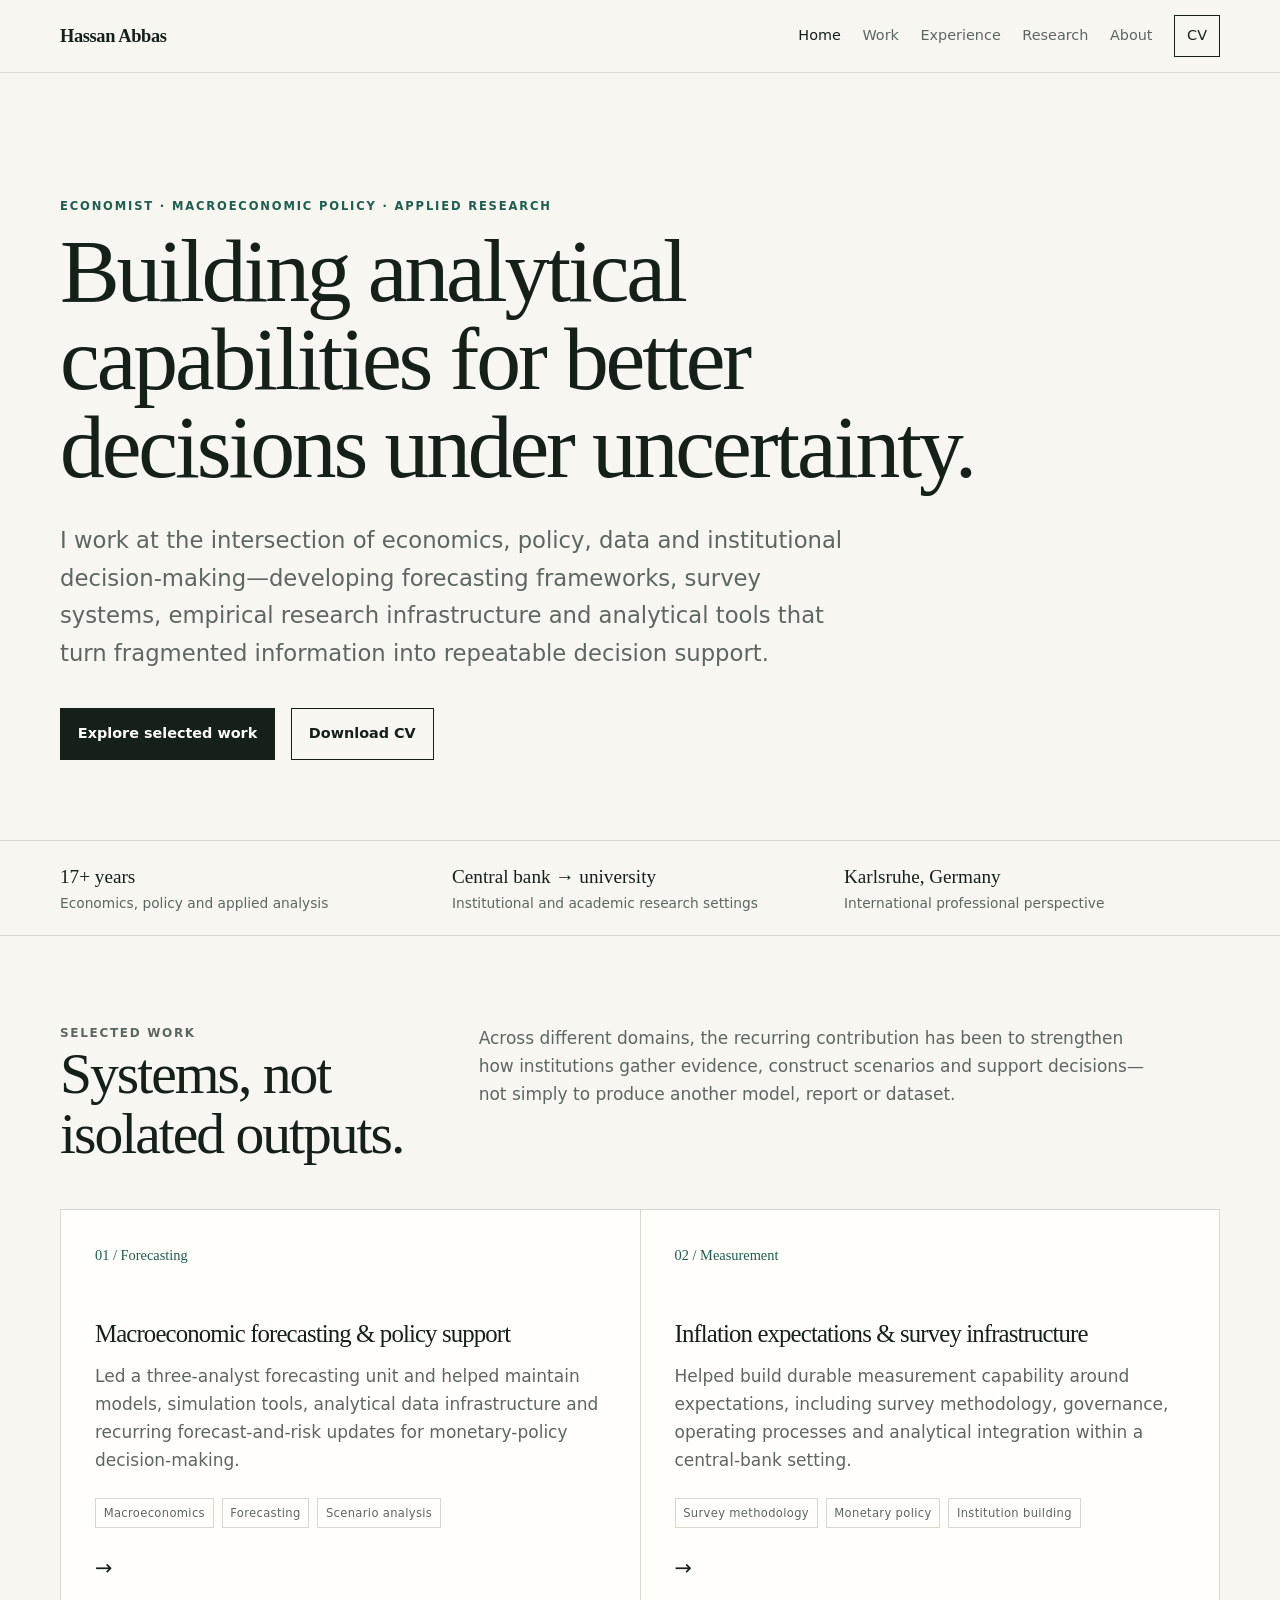
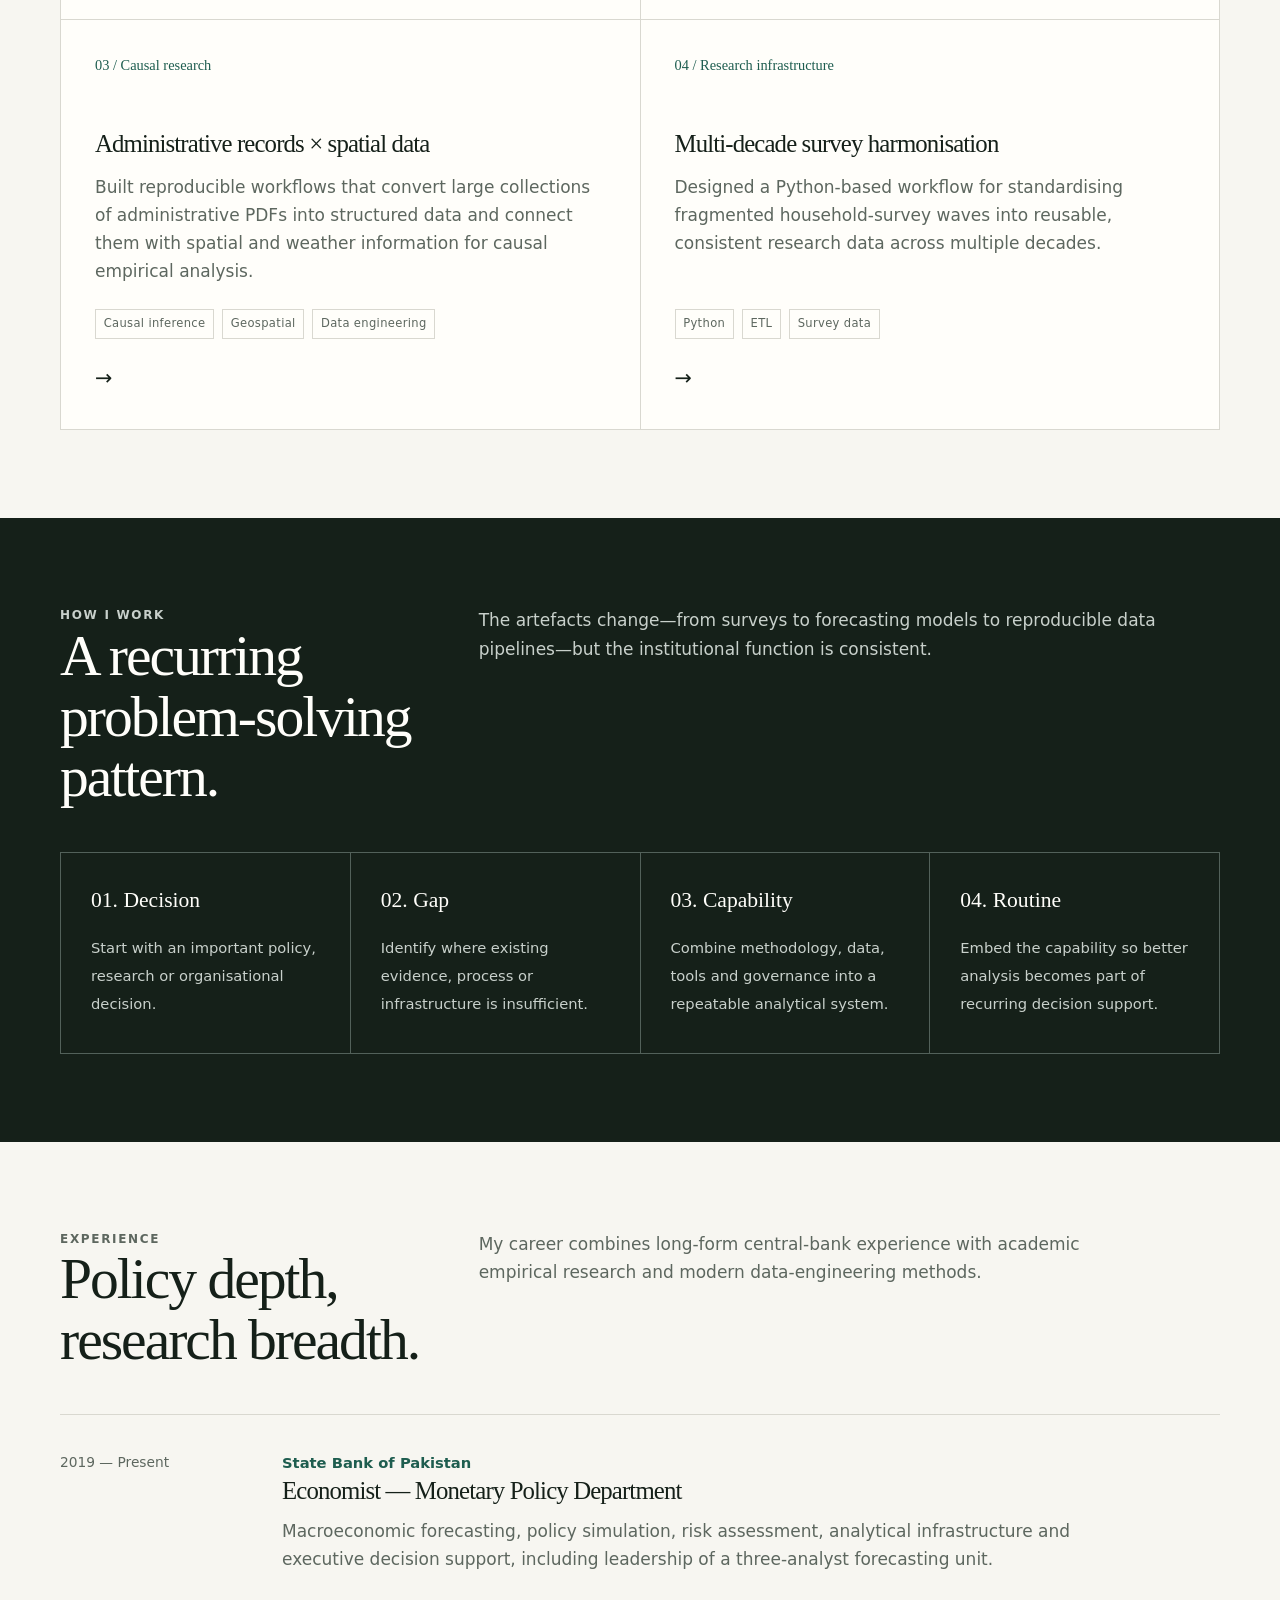
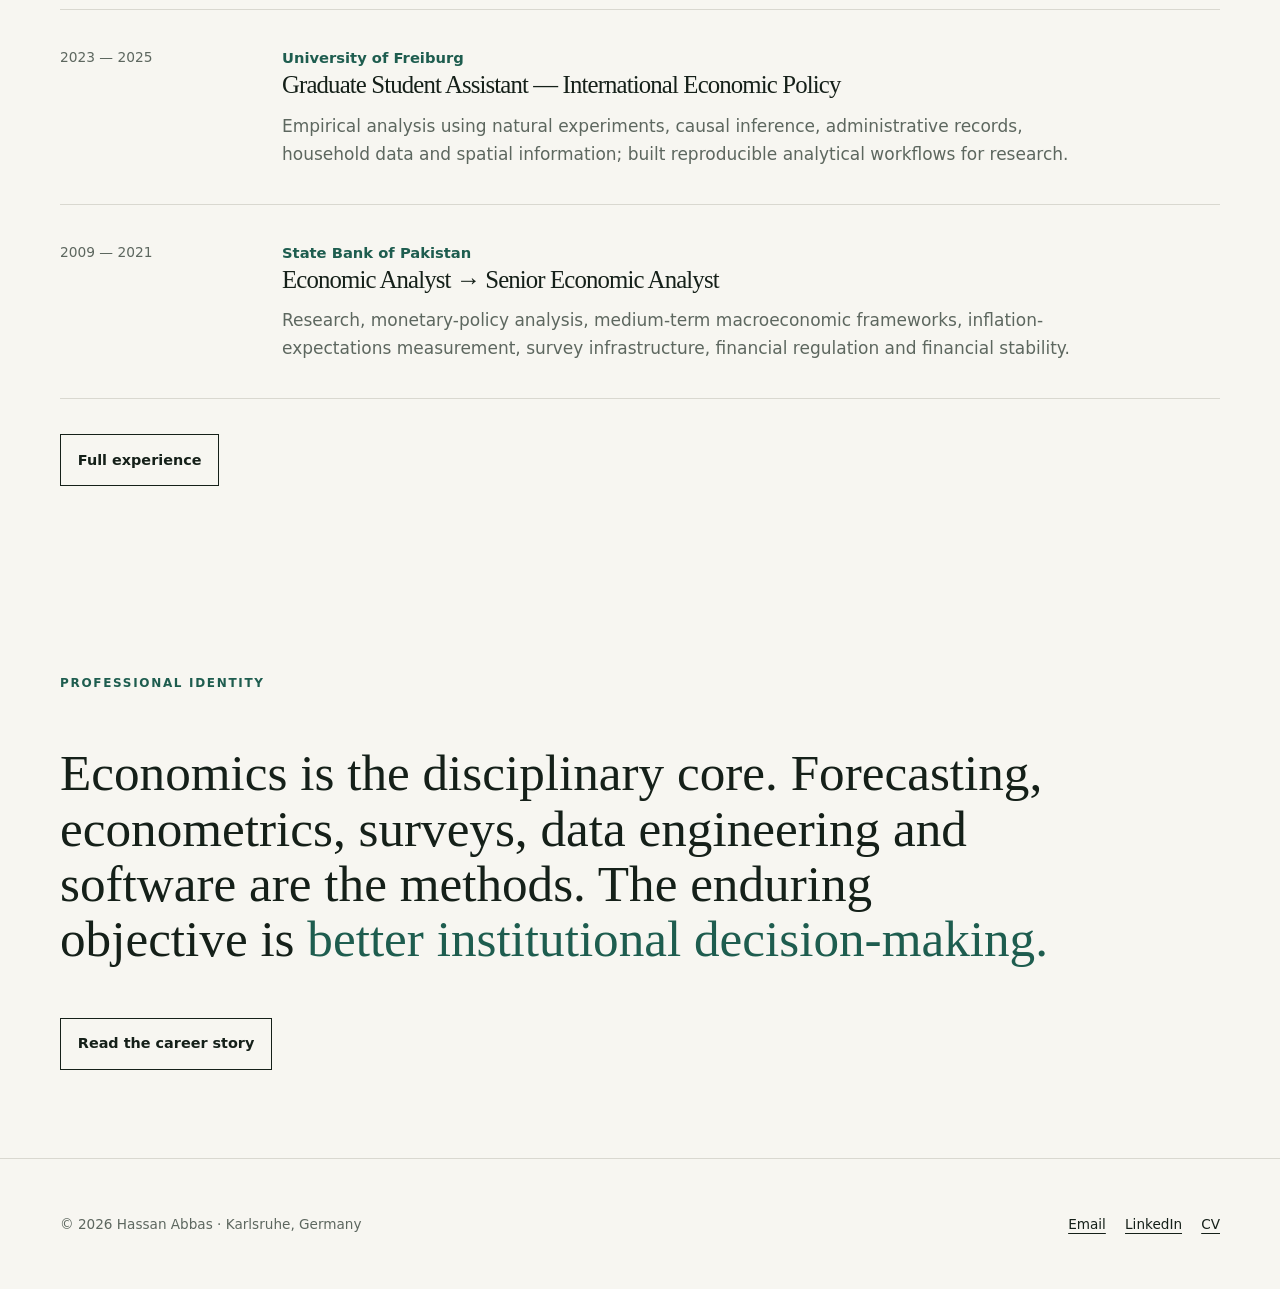
==== index.html @ 6c1988a5 "Initial portfolio website" ====
<!doctype html>
<html lang="en"><head><meta charset="utf-8"><meta name="viewport" content="width=device-width,initial-scale=1"><meta name="description" content="Hassan Abbas — economist working across macroeconomic policy, forecasting, applied research and analytical systems."><title>Hassan Abbas — Economist | Policy, Forecasting & Applied Research</title><link rel="stylesheet" href="assets/styles.css"></head>
<body><a class="skip" href="#main">Skip to content</a>
<header><div class="wrap nav"><a class="brand" href="index.html">Hassan Abbas</a><button class="menu" aria-label="Toggle navigation" aria-expanded="false">☰</button><nav class="navlinks" aria-label="Primary"><a class="active" href="index.html">Home</a><a href="work.html">Work</a><a href="experience.html">Experience</a><a href="research.html">Research</a><a href="about.html">About</a><a class="cvlink" href="cv.html">CV</a></nav></div></header>
<main id="main">
<section class="hero"><div class="wrap"><p class="eyebrow">Economist · Macroeconomic policy · Applied research</p><h1>Building analytical capabilities for better decisions under uncertainty.</h1><p class="lede">I work at the intersection of economics, policy, data and institutional decision-making—developing forecasting frameworks, survey systems, empirical research infrastructure and analytical tools that turn fragmented information into repeatable decision support.</p><div class="actions"><a class="btn primary" href="work.html">Explore selected work</a><a class="btn" href="cv/Hassan-Abbas-CV.pdf">Download CV</a></div></div></section>
<div class="meta-strip"><div class="wrap meta-grid"><div class="meta-item"><strong>17+ years</strong>Economics, policy and applied analysis</div><div class="meta-item"><strong>Central bank → university</strong>Institutional and academic research settings</div><div class="meta-item"><strong>Karlsruhe, Germany</strong>International professional perspective</div></div></div>
<section class="reveal"><div class="wrap"><div class="section-head"><div><p class="kicker">Selected work</p><h2>Systems, not isolated outputs.</h2></div><p>Across different domains, the recurring contribution has been to strengthen how institutions gather evidence, construct scenarios and support decisions—not simply to produce another model, report or dataset.</p></div><div class="work-grid">
<article class="work-card"><div class="num">01 / Forecasting</div><h3>Macroeconomic forecasting & policy support</h3><p>Led a three-analyst forecasting unit and helped maintain models, simulation tools, analytical data infrastructure and recurring forecast-and-risk updates for monetary-policy decision-making.</p><div class="tags"><span class="tag">Macroeconomics</span><span class="tag">Forecasting</span><span class="tag">Scenario analysis</span></div><a class="arrow" href="work.html#forecasting" aria-label="Read forecasting case study">→</a></article>
<article class="work-card"><div class="num">02 / Measurement</div><h3>Inflation expectations & survey infrastructure</h3><p>Helped build durable measurement capability around expectations, including survey methodology, governance, operating processes and analytical integration within a central-bank setting.</p><div class="tags"><span class="tag">Survey methodology</span><span class="tag">Monetary policy</span><span class="tag">Institution building</span></div><a class="arrow" href="work.html#expectations" aria-label="Read expectations case study">→</a></article>
<article class="work-card"><div class="num">03 / Causal research</div><h3>Administrative records × spatial data</h3><p>Built reproducible workflows that convert large collections of administrative PDFs into structured data and connect them with spatial and weather information for causal empirical analysis.</p><div class="tags"><span class="tag">Causal inference</span><span class="tag">Geospatial</span><span class="tag">Data engineering</span></div><a class="arrow" href="work.html#freiburg" aria-label="Read Freiburg case study">→</a></article>
<article class="work-card"><div class="num">04 / Research infrastructure</div><h3>Multi-decade survey harmonisation</h3><p>Designed a Python-based workflow for standardising fragmented household-survey waves into reusable, consistent research data across multiple decades.</p><div class="tags"><span class="tag">Python</span><span class="tag">ETL</span><span class="tag">Survey data</span></div><a class="arrow" href="work.html#pslm" aria-label="Read survey harmonisation case study">→</a></article>
</div></div></section>
<section class="statement reveal"><div class="wrap"><div class="section-head"><div><p class="kicker">How I work</p><h2>A recurring problem-solving pattern.</h2></div><p>The artefacts change—from surveys to forecasting models to reproducible data pipelines—but the institutional function is consistent.</p></div><div class="statement-flow"><div class="flow-step"><b>01. Decision</b><span>Start with an important policy, research or organisational decision.</span></div><div class="flow-step"><b>02. Gap</b><span>Identify where existing evidence, process or infrastructure is insufficient.</span></div><div class="flow-step"><b>03. Capability</b><span>Combine methodology, data, tools and governance into a repeatable analytical system.</span></div><div class="flow-step"><b>04. Routine</b><span>Embed the capability so better analysis becomes part of recurring decision support.</span></div></div></div></section>
<section class="reveal"><div class="wrap"><div class="section-head"><div><p class="kicker">Experience</p><h2>Policy depth, research breadth.</h2></div><p>My career combines long-form central-bank experience with academic empirical research and modern data-engineering methods.</p></div><div class="timeline"><article class="role"><time>2019 — Present</time><div><div class="org">State Bank of Pakistan</div><h3>Economist — Monetary Policy Department</h3><p>Macroeconomic forecasting, policy simulation, risk assessment, analytical infrastructure and executive decision support, including leadership of a three-analyst forecasting unit.</p></div></article><article class="role"><time>2023 — 2025</time><div><div class="org">University of Freiburg</div><h3>Graduate Student Assistant — International Economic Policy</h3><p>Empirical analysis using natural experiments, causal inference, administrative records, household data and spatial information; built reproducible analytical workflows for research.</p></div></article><article class="role"><time>2009 — 2021</time><div><div class="org">State Bank of Pakistan</div><h3>Economic Analyst → Senior Economic Analyst</h3><p>Research, monetary-policy analysis, medium-term macroeconomic frameworks, inflation-expectations measurement, survey infrastructure, financial regulation and financial stability.</p></div></article></div><div class="actions"><a class="btn" href="experience.html">Full experience</a></div></div></section>
<section class="reveal"><div class="wrap"><p class="kicker">Professional identity</p><p class="quote">Economics is the disciplinary core. Forecasting, econometrics, surveys, data engineering and software are the methods. The enduring objective is <em>better institutional decision-making.</em></p><div class="actions"><a class="btn" href="about.html">Read the career story</a></div></div></section>
</main>
<footer><div class="wrap footer-grid"><p>© 2026 Hassan Abbas · Karlsruhe, Germany</p><div class="footer-links"><a href="mailto:hassanabbas.baig@gmail.com">Email</a><a href="https://linkedin.com/in/has-san-ab-bas">LinkedIn</a><a href="cv/Hassan-Abbas-CV.pdf">CV</a></div></div></footer><script src="assets/site.js"></script></body></html>
---- assets/styles.css ----
:root {
  --ink: #152019;
  --muted: #5d675f;
  --paper: #f7f6f1;
  --white: #fffefa;
  --line: #d9d8d0;
  --accent: #1e5d4f;
  --accent-soft: #dce9e4;
  --serif: Georgia, 'Times New Roman', serif;
  --sans: Inter, ui-sans-serif, system-ui, -apple-system, BlinkMacSystemFont, 'Segoe UI', sans-serif;
  --max: 1160px;
}
*{box-sizing:border-box}
html{scroll-behavior:smooth}
body{margin:0;background:var(--paper);color:var(--ink);font-family:var(--sans);font-size:17px;line-height:1.65;-webkit-font-smoothing:antialiased}
a{color:inherit;text-decoration-thickness:1px;text-underline-offset:4px}
a:hover{color:var(--accent)}
img{max-width:100%}
.skip{position:absolute;left:-9999px}.skip:focus{left:1rem;top:1rem;background:var(--white);padding:.6rem 1rem;z-index:100}
.wrap{width:min(calc(100% - 40px),var(--max));margin:auto}
header{position:sticky;top:0;z-index:50;background:rgba(247,246,241,.94);backdrop-filter:blur(10px);border-bottom:1px solid rgba(217,216,208,.85)}
.nav{height:72px;display:flex;align-items:center;justify-content:space-between;gap:2rem}
.brand{font-family:var(--serif);font-weight:700;letter-spacing:-.02em;text-decoration:none;font-size:1.15rem}
.navlinks{display:flex;align-items:center;gap:1.35rem;font-size:.9rem}.navlinks a{text-decoration:none;color:var(--muted)}.navlinks a.active,.navlinks a:hover{color:var(--ink)}
.navlinks .cvlink{padding:.48rem .75rem;border:1px solid var(--ink);color:var(--ink)}
.menu{display:none;border:0;background:transparent;font-size:1.4rem}
.hero{padding:112px 0 80px}.eyebrow{text-transform:uppercase;letter-spacing:.16em;font-size:.72rem;font-weight:700;color:var(--accent)}
h1,h2,h3{font-family:var(--serif);font-weight:500;letter-spacing:-.035em;margin:0}
h1{font-size:clamp(3.2rem,7vw,6.6rem);line-height:.98;max-width:980px}h2{font-size:clamp(2.25rem,4.5vw,4rem);line-height:1.05}h3{font-size:1.55rem;line-height:1.18}
.lede{max-width:800px;font-size:clamp(1.15rem,2vw,1.42rem);color:var(--muted);margin:2rem 0 0}.actions{display:flex;gap:1rem;flex-wrap:wrap;margin-top:2.2rem}.btn{display:inline-block;text-decoration:none;padding:.82rem 1.05rem;border:1px solid var(--ink);font-size:.9rem;font-weight:650}.btn.primary{background:var(--ink);color:var(--white)}.btn:hover{transform:translateY(-1px)}
.meta-strip{border-top:1px solid var(--line);border-bottom:1px solid var(--line);padding:20px 0}.meta-grid{display:grid;grid-template-columns:repeat(3,1fr);gap:1rem}.meta-item{font-size:.86rem;color:var(--muted)}.meta-item strong{display:block;color:var(--ink);font-family:var(--serif);font-size:1.2rem;font-weight:500}
section{padding:88px 0}.section-head{display:grid;grid-template-columns:1fr 2fr;gap:3rem;margin-bottom:44px}.section-head p{margin:0;color:var(--muted);max-width:680px}.kicker{font-size:.75rem;text-transform:uppercase;letter-spacing:.14em;font-weight:700;color:var(--accent);margin-bottom:.7rem}
.work-grid{display:grid;grid-template-columns:repeat(2,1fr);gap:1px;background:var(--line);border:1px solid var(--line)}.work-card{background:var(--white);padding:34px;min-height:310px;display:flex;flex-direction:column}.work-card .num{font-family:var(--serif);font-size:.9rem;color:var(--accent);margin-bottom:3.2rem}.work-card p{color:var(--muted);margin:.9rem 0 1.5rem}.tags{display:flex;gap:.5rem;flex-wrap:wrap;margin-top:auto}.tag{font-size:.72rem;letter-spacing:.03em;border:1px solid var(--line);padding:.28rem .48rem;color:var(--muted)}.arrow{font-size:1.3rem;text-decoration:none;margin-top:1.4rem;display:inline-block}
.statement{background:var(--ink);color:var(--white)}.statement .section-head p{color:#c8d0cb}.statement-flow{display:grid;grid-template-columns:repeat(4,1fr);gap:1px;background:#52615a;border:1px solid #52615a}.flow-step{background:var(--ink);padding:30px;min-height:200px}.flow-step b{font-family:var(--serif);font-weight:500;font-size:1.35rem;display:block;margin-bottom:.9rem}.flow-step span{color:#c8d0cb;font-size:.92rem}
.timeline{border-top:1px solid var(--line)}.role{display:grid;grid-template-columns:190px 1fr;gap:2rem;padding:36px 0;border-bottom:1px solid var(--line)}.role time{font-size:.86rem;color:var(--muted)}.role h3{margin-bottom:.35rem}.role .org{color:var(--accent);font-weight:650;font-size:.92rem}.role p{color:var(--muted);max-width:790px;margin:.75rem 0 0}
.expertise{display:grid;grid-template-columns:repeat(2,1fr);gap:1px;background:var(--line);border:1px solid var(--line)}.expertise article{background:var(--white);padding:34px}.expertise p{color:var(--muted);margin-bottom:0}
.quote{font-family:var(--serif);font-size:clamp(2rem,4vw,3.6rem);line-height:1.08;max-width:1000px}.quote em{color:var(--accent);font-style:normal}
.page-hero{padding:88px 0 58px;border-bottom:1px solid var(--line)}.page-hero h1{font-size:clamp(3rem,6vw,5.6rem)}.page-hero .lede{max-width:760px}
.case{padding:72px 0;border-bottom:1px solid var(--line)}.case-grid{display:grid;grid-template-columns:1fr 2fr;gap:4rem}.case aside{font-size:.85rem;color:var(--muted)}.case aside dl{margin:1.4rem 0 0}.case aside dt{text-transform:uppercase;letter-spacing:.1em;font-size:.68rem;color:var(--accent);font-weight:700;margin-top:1rem}.case aside dd{margin:.18rem 0}.case h2{font-size:clamp(2.1rem,4vw,3.3rem)}.case h4{font-family:var(--sans);font-size:.76rem;text-transform:uppercase;letter-spacing:.12em;color:var(--accent);margin:2.2rem 0 .6rem}.case p{max-width:760px;color:var(--muted)}.case .result{border-left:3px solid var(--accent);padding-left:1.1rem;color:var(--ink);font-size:1.08rem}
.about-grid{display:grid;grid-template-columns:1.15fr .85fr;gap:5rem}.about-grid p{color:var(--muted)}.matrix{border:1px solid var(--line);background:var(--white);padding:34px}.matrix-center{text-align:center;font-family:var(--serif);font-size:1.8rem;padding:36px 5px}.matrix-line{height:1px;background:var(--line)}.matrix-labels{display:grid;grid-template-columns:1fr 1fr;gap:1rem;font-size:.8rem;color:var(--muted);text-transform:uppercase;letter-spacing:.08em}.matrix-labels span:last-child{text-align:right}
.research-list{border-top:1px solid var(--line)}.research-item{display:grid;grid-template-columns:180px 1fr;gap:2rem;padding:32px 0;border-bottom:1px solid var(--line)}.research-item small{color:var(--accent);font-weight:700;text-transform:uppercase;letter-spacing:.09em}.research-item p{color:var(--muted);margin:.5rem 0 0}
.cv-layout{display:grid;grid-template-columns:1fr 320px;gap:5rem}.cv-summary{font-size:1.2rem;color:var(--muted)}.sidebar-card{border:1px solid var(--line);background:var(--white);padding:28px;position:sticky;top:100px}.sidebar-card p{color:var(--muted);font-size:.9rem}.compact-list{margin:0;padding-left:1.2rem;color:var(--muted)}
footer{padding:54px 0;border-top:1px solid var(--line)}.footer-grid{display:flex;justify-content:space-between;align-items:flex-end;gap:2rem}.footer-grid p{margin:0;color:var(--muted);font-size:.85rem}.footer-links{display:flex;gap:1.2rem;font-size:.85rem}
.reveal{opacity:0;transform:translateY(12px);transition:opacity .5s ease,transform .5s ease}.reveal.visible{opacity:1;transform:none}
@media(max-width:780px){.wrap{width:min(calc(100% - 28px),var(--max))}.menu{display:block}.navlinks{display:none;position:absolute;top:72px;left:0;right:0;background:var(--paper);padding:1rem 20px 1.4rem;border-bottom:1px solid var(--line);flex-direction:column;align-items:flex-start}.navlinks.open{display:flex}.hero{padding:72px 0 58px}.section-head,.case-grid,.about-grid,.cv-layout{grid-template-columns:1fr;gap:2rem}.work-grid,.expertise,.statement-flow{grid-template-columns:1fr}.meta-grid{grid-template-columns:1fr}.role,.research-item{grid-template-columns:1fr;gap:.5rem}.work-card{min-height:260px}.footer-grid{align-items:flex-start;flex-direction:column}.sidebar-card{position:static}}
@media(prefers-reduced-motion:reduce){html{scroll-behavior:auto}.reveal{opacity:1;transform:none;transition:none}}
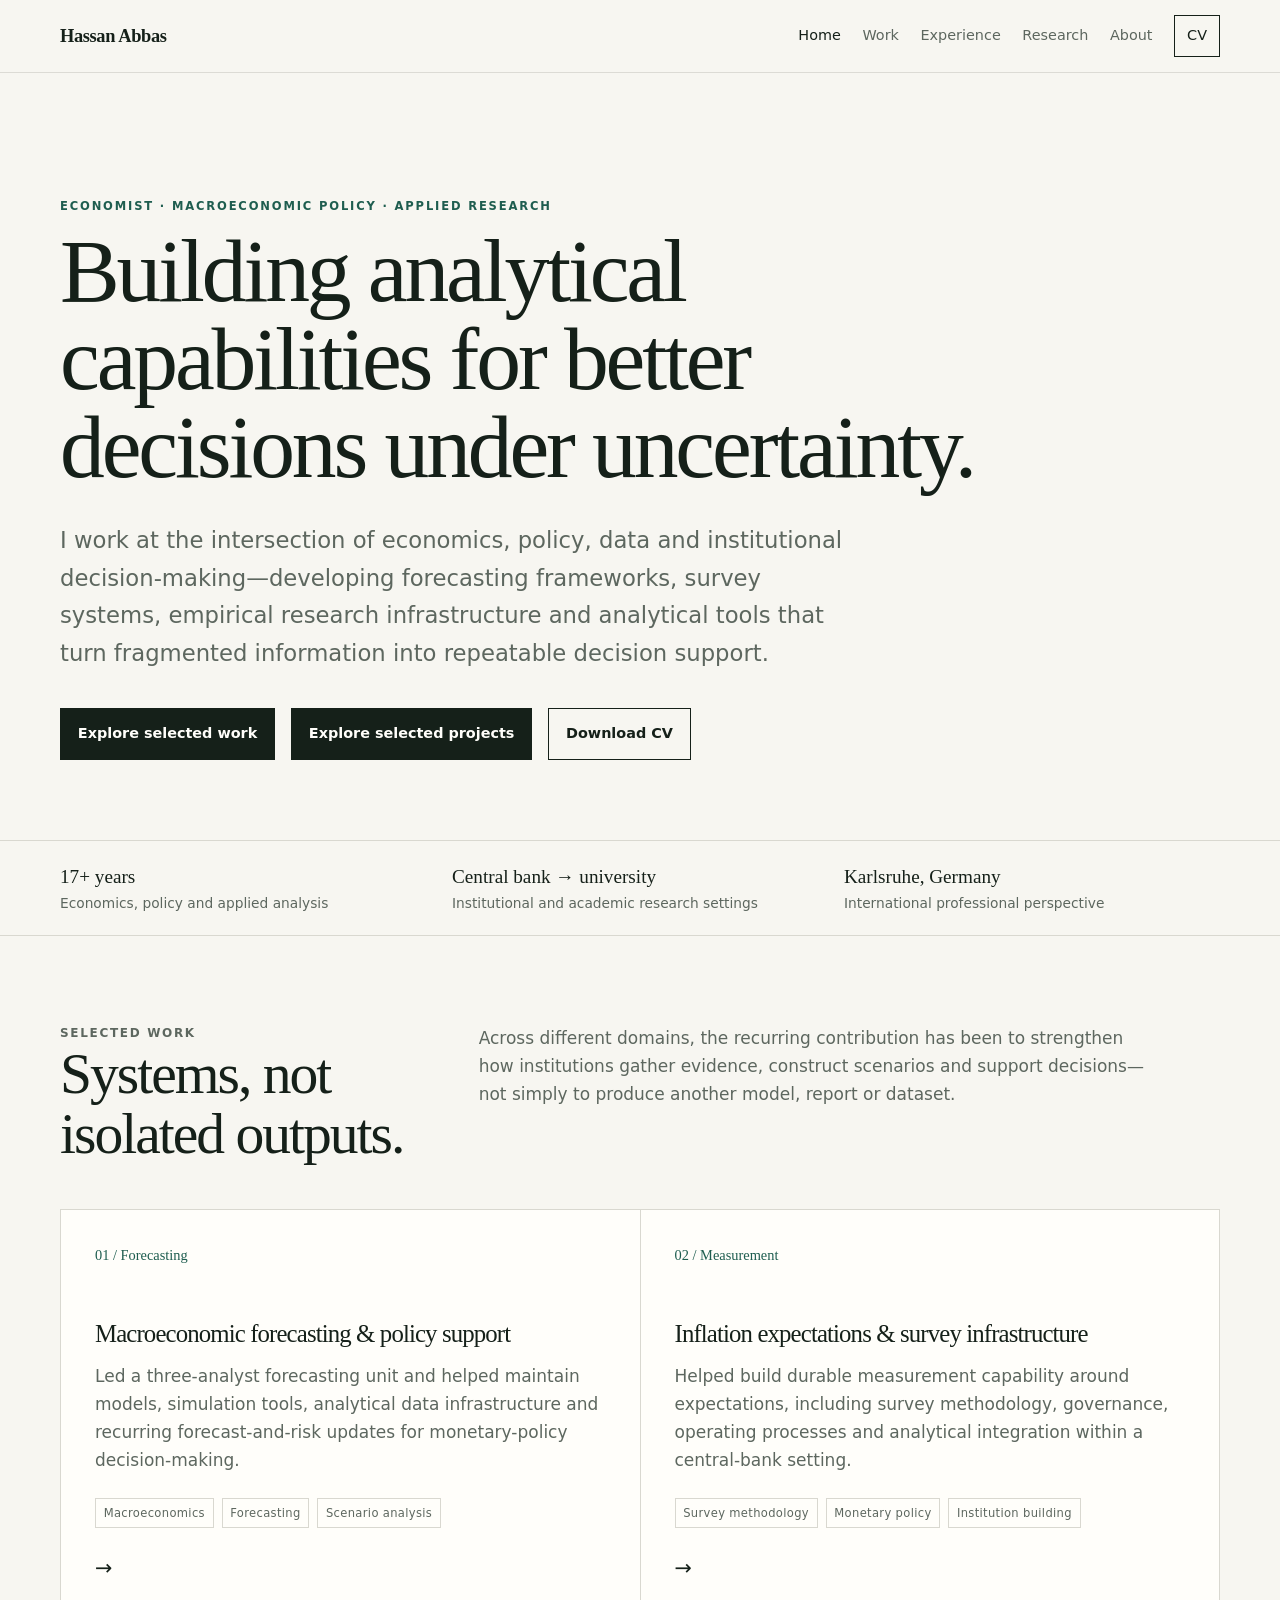
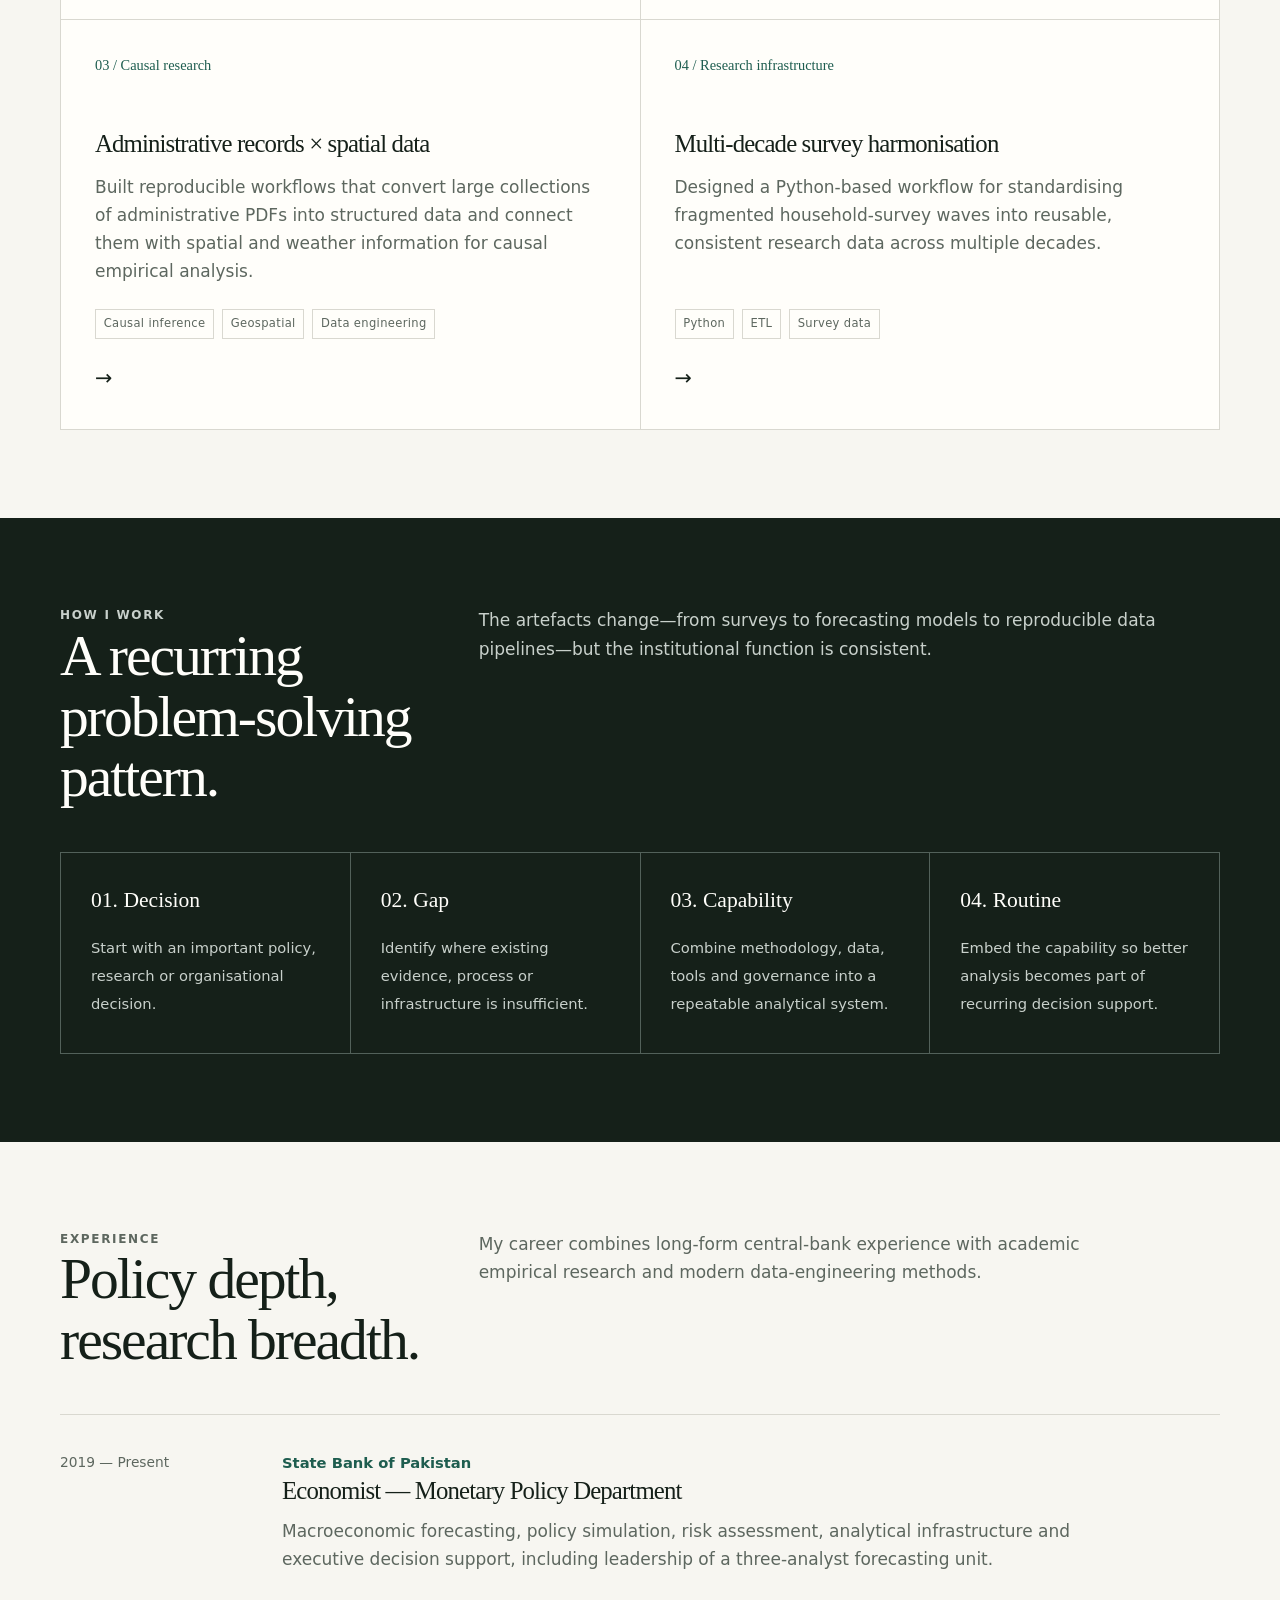
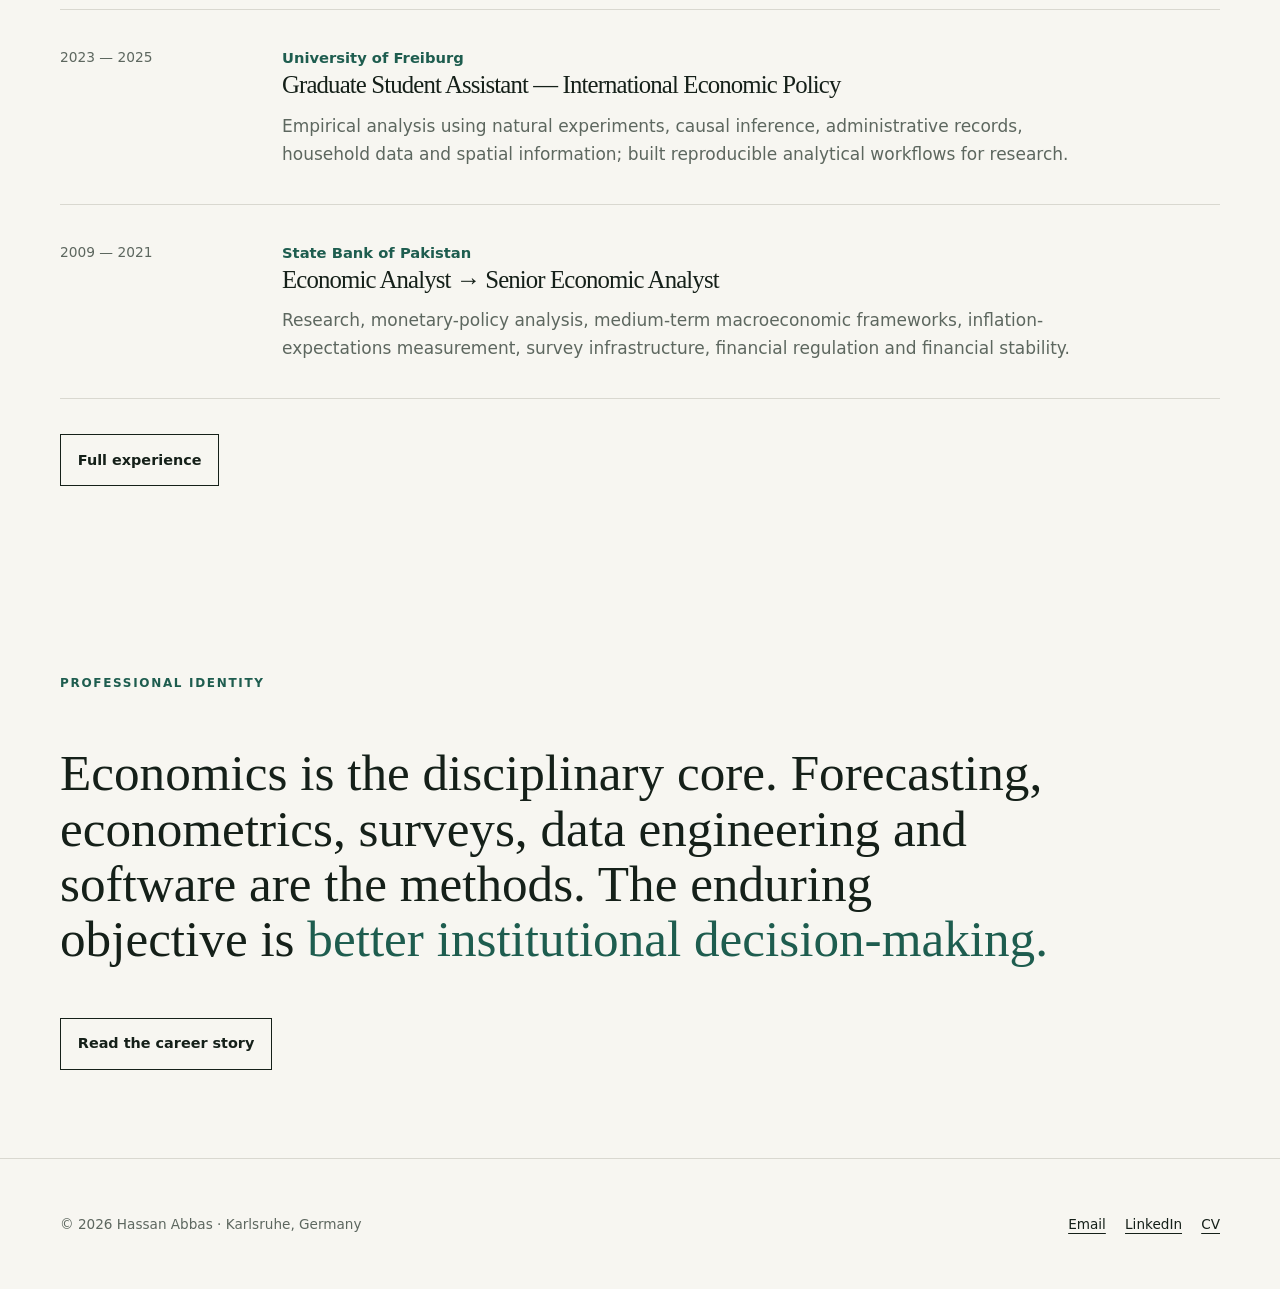
==== commit 762693da: "Add link to explore selected projects in hero section Updated the hero section to include a new butt" ====
--- a/index.html
+++ b/index.html
@@ -3,7 +3,7 @@
 <body><a class="skip" href="#main">Skip to content</a>
 <header><div class="wrap nav"><a class="brand" href="index.html">Hassan Abbas</a><button class="menu" aria-label="Toggle navigation" aria-expanded="false">☰</button><nav class="navlinks" aria-label="Primary"><a class="active" href="index.html">Home</a><a href="work.html">Work</a><a href="experience.html">Experience</a><a href="research.html">Research</a><a href="about.html">About</a><a class="cvlink" href="cv.html">CV</a></nav></div></header>
 <main id="main">
-<section class="hero"><div class="wrap"><p class="eyebrow">Economist · Macroeconomic policy · Applied research</p><h1>Building analytical capabilities for better decisions under uncertainty.</h1><p class="lede">I work at the intersection of economics, policy, data and institutional decision-making—developing forecasting frameworks, survey systems, empirical research infrastructure and analytical tools that turn fragmented information into repeatable decision support.</p><div class="actions"><a class="btn primary" href="work.html">Explore selected work</a><a class="btn" href="cv/Hassan-Abbas-CV.pdf">Download CV</a></div></div></section>
+<section class="hero"><div class="wrap"><p class="eyebrow">Economist · Macroeconomic policy · Applied research</p><h1>Building analytical capabilities for better decisions under uncertainty.</h1><p class="lede">I work at the intersection of economics, policy, data and institutional decision-making—developing forecasting frameworks, survey systems, empirical research infrastructure and analytical tools that turn fragmented information into repeatable decision support.</p><div class="actions"><a class="btn primary" href="work.html">Explore selected work</a><a class="btn primary" href="https://macroeconomics-workbench.hassanabbas-baig.workers.dev/">Explore selected projects</a><a class="btn" href="cv/Hassan-Abbas-CV.pdf">Download CV</a></div></div></section>
 <div class="meta-strip"><div class="wrap meta-grid"><div class="meta-item"><strong>17+ years</strong>Economics, policy and applied analysis</div><div class="meta-item"><strong>Central bank → university</strong>Institutional and academic research settings</div><div class="meta-item"><strong>Karlsruhe, Germany</strong>International professional perspective</div></div></div>
 <section class="reveal"><div class="wrap"><div class="section-head"><div><p class="kicker">Selected work</p><h2>Systems, not isolated outputs.</h2></div><p>Across different domains, the recurring contribution has been to strengthen how institutions gather evidence, construct scenarios and support decisions—not simply to produce another model, report or dataset.</p></div><div class="work-grid">
 <article class="work-card"><div class="num">01 / Forecasting</div><h3>Macroeconomic forecasting & policy support</h3><p>Led a three-analyst forecasting unit and helped maintain models, simulation tools, analytical data infrastructure and recurring forecast-and-risk updates for monetary-policy decision-making.</p><div class="tags"><span class="tag">Macroeconomics</span><span class="tag">Forecasting</span><span class="tag">Scenario analysis</span></div><a class="arrow" href="work.html#forecasting" aria-label="Read forecasting case study">→</a></article>
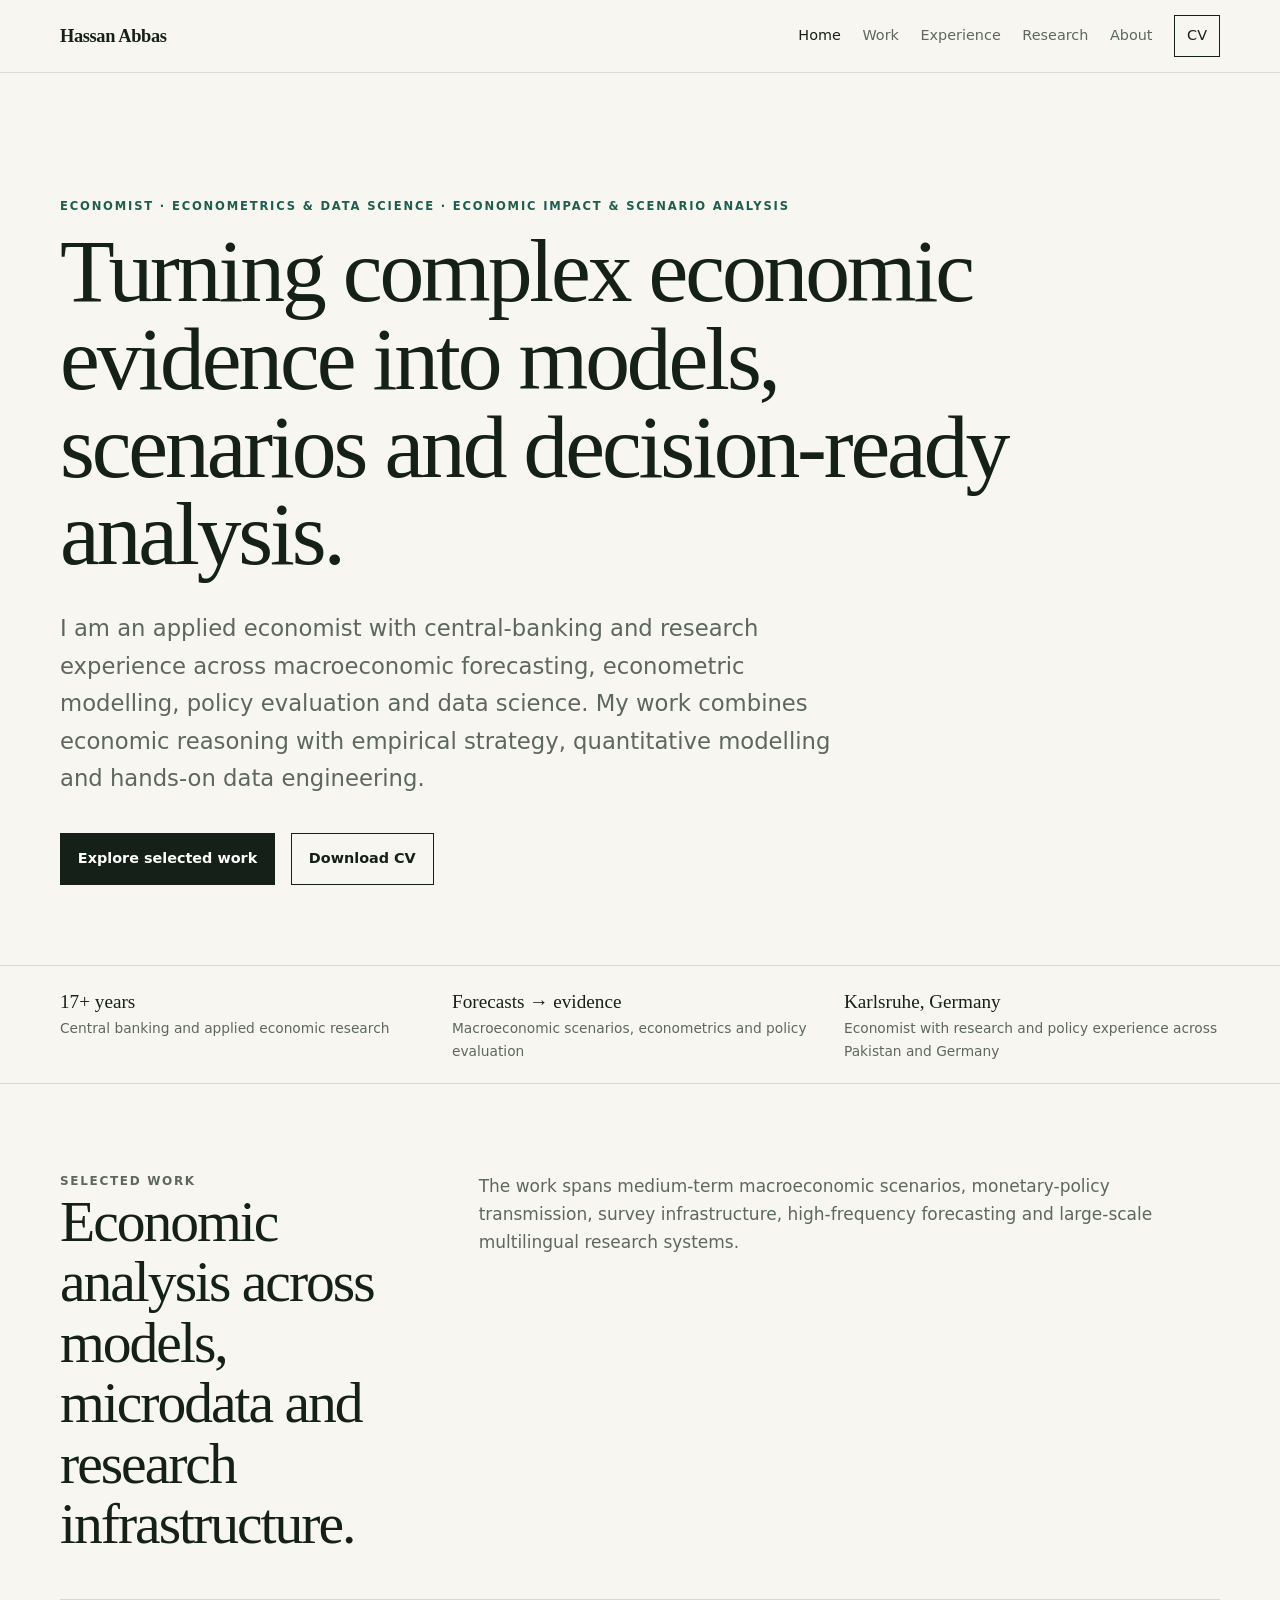
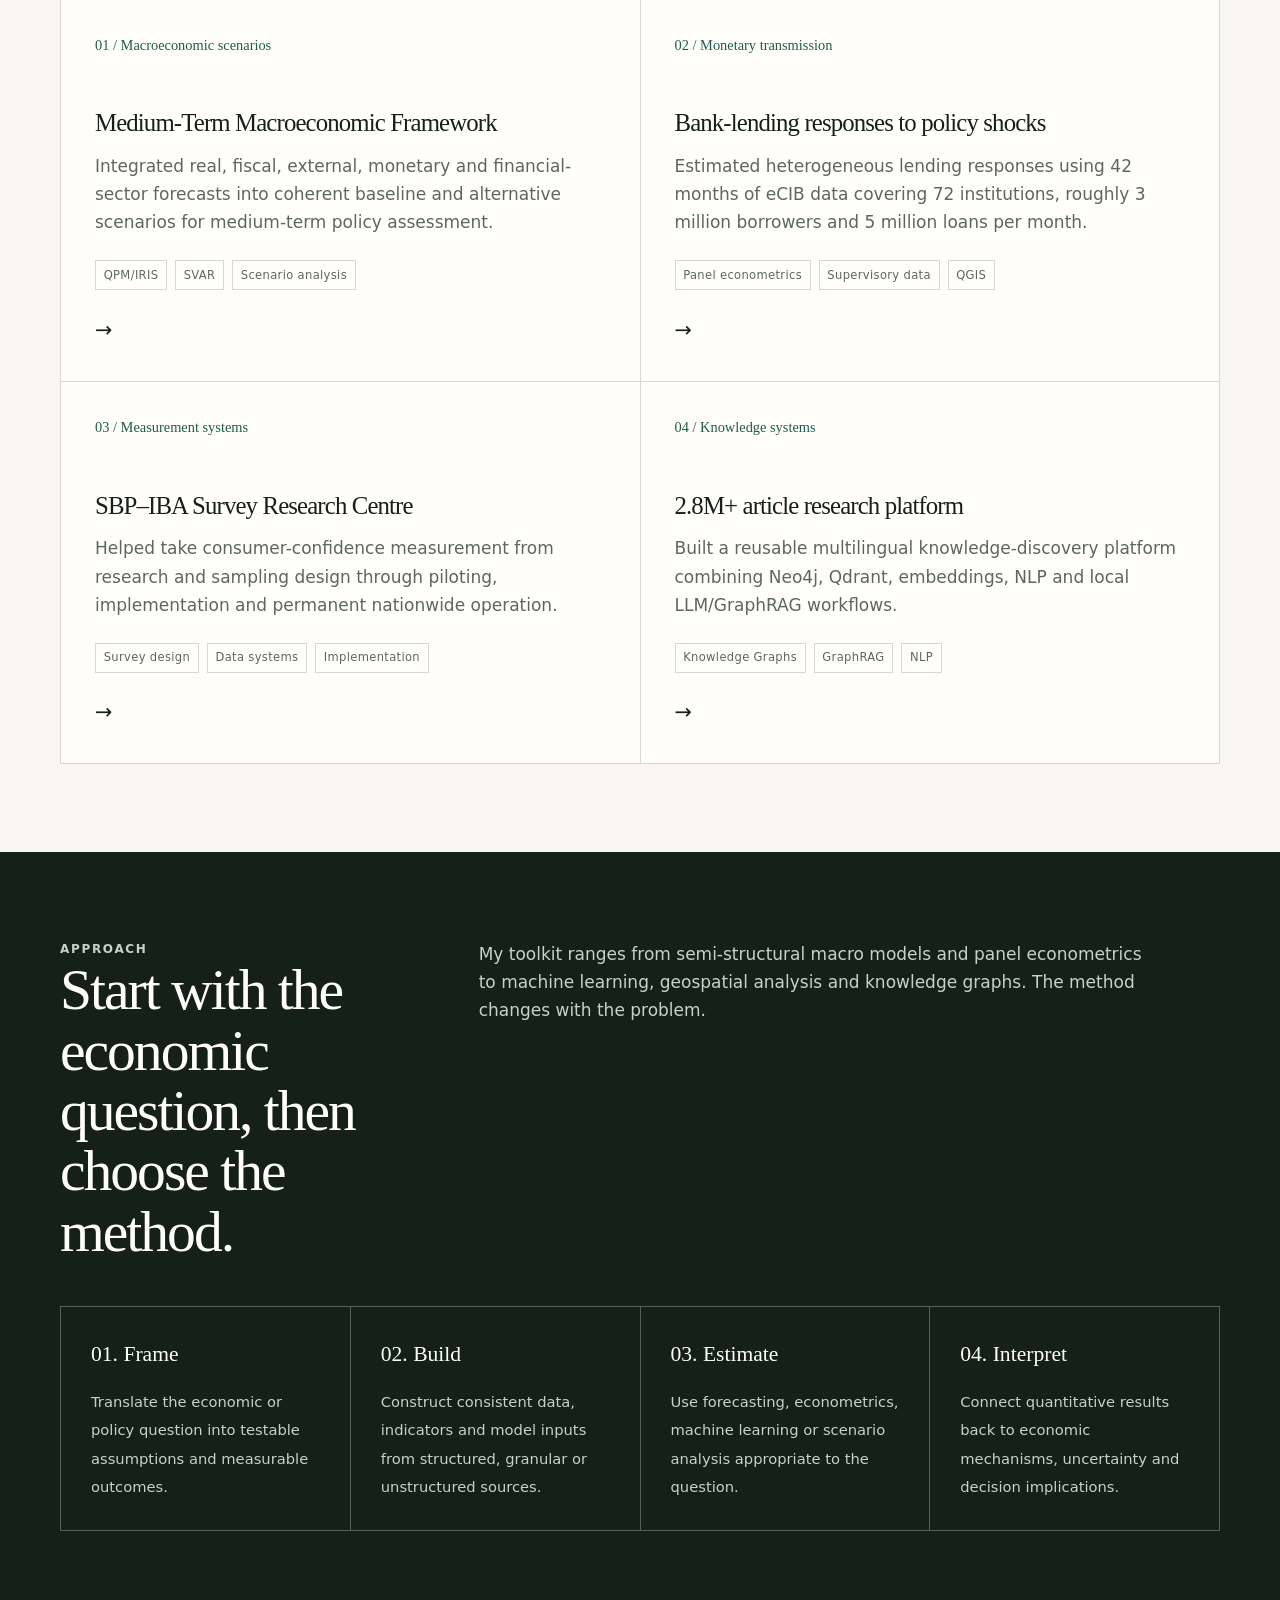
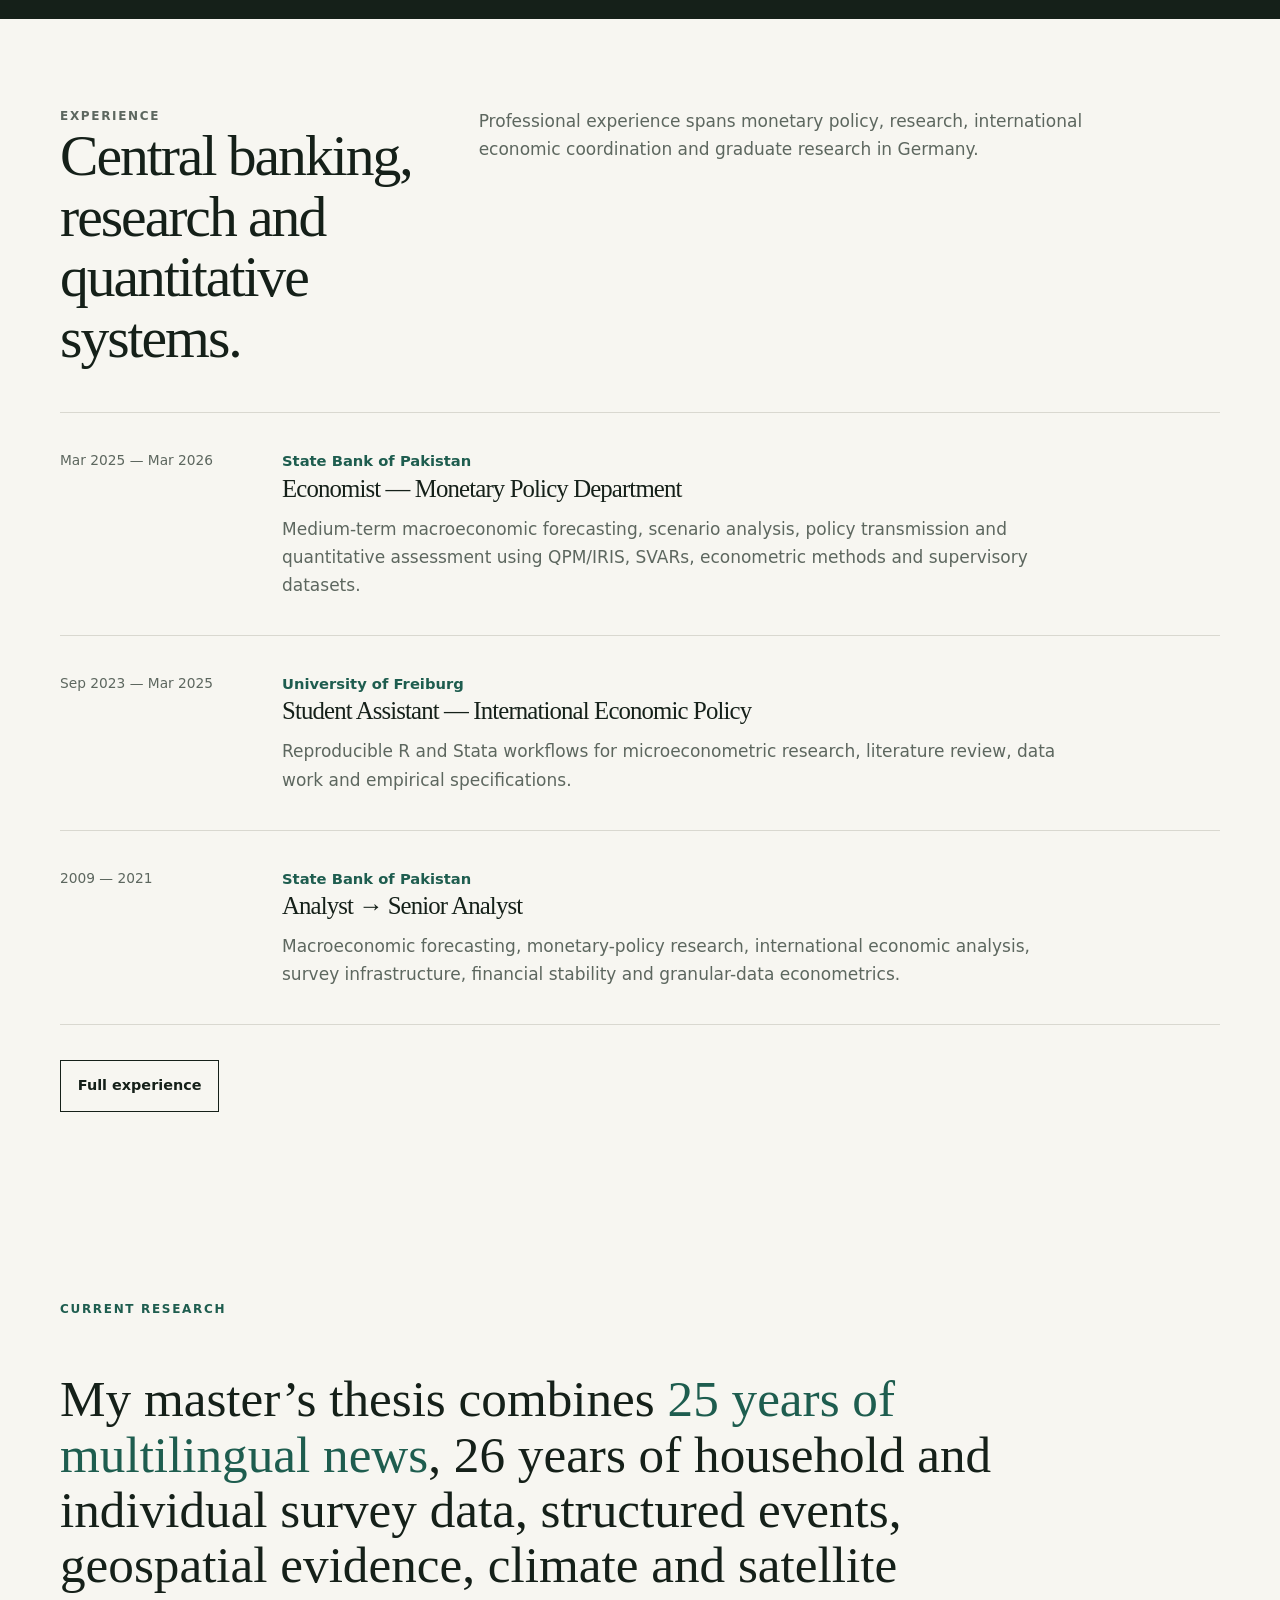
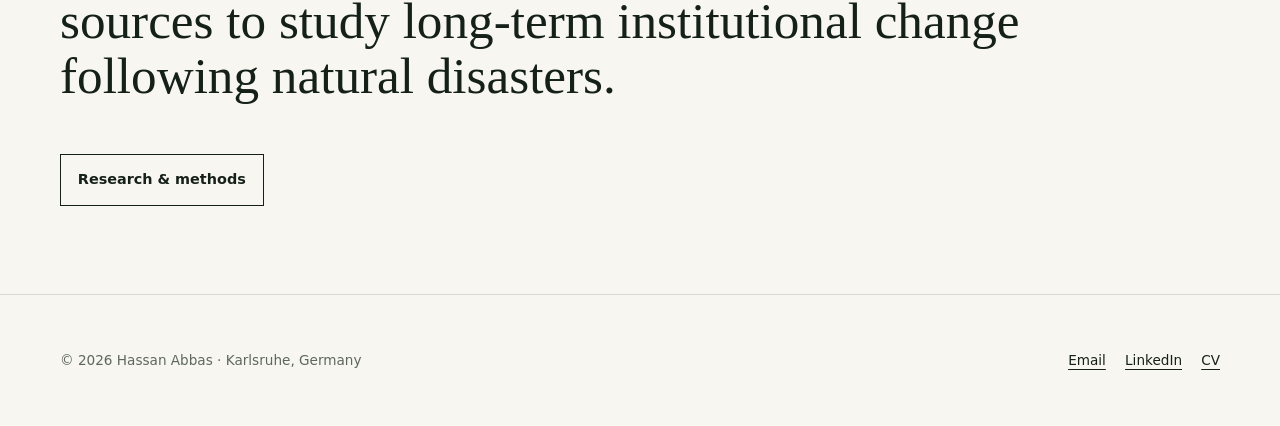
==== commit 4b7a8824: "Align portfolio with updated CV eg  "alilgned CV" b784fad :wqgit status" ====
--- a/index.html
+++ b/index.html
@@ -1,18 +1,18 @@
 <!doctype html>
-<html lang="en"><head><meta charset="utf-8"><meta name="viewport" content="width=device-width,initial-scale=1"><meta name="description" content="Hassan Abbas — economist working across macroeconomic policy, forecasting, applied research and analytical systems."><title>Hassan Abbas — Economist | Policy, Forecasting & Applied Research</title><link rel="stylesheet" href="assets/styles.css"></head>
+<html lang="en"><head><meta charset="utf-8"><meta name="viewport" content="width=device-width,initial-scale=1"><meta name="description" content="Hassan Abbas — applied economist working across econometrics, macroeconomic forecasting, scenario analysis, data science and policy evaluation."><title>Hassan Abbas — Economist | Econometrics, Data Science & Scenario Analysis</title><link rel="stylesheet" href="assets/styles.css"></head>
 <body><a class="skip" href="#main">Skip to content</a>
 <header><div class="wrap nav"><a class="brand" href="index.html">Hassan Abbas</a><button class="menu" aria-label="Toggle navigation" aria-expanded="false">☰</button><nav class="navlinks" aria-label="Primary"><a class="active" href="index.html">Home</a><a href="work.html">Work</a><a href="experience.html">Experience</a><a href="research.html">Research</a><a href="about.html">About</a><a class="cvlink" href="cv.html">CV</a></nav></div></header>
 <main id="main">
-<section class="hero"><div class="wrap"><p class="eyebrow">Economist · Macroeconomic policy · Applied research</p><h1>Building analytical capabilities for better decisions under uncertainty.</h1><p class="lede">I work at the intersection of economics, policy, data and institutional decision-making—developing forecasting frameworks, survey systems, empirical research infrastructure and analytical tools that turn fragmented information into repeatable decision support.</p><div class="actions"><a class="btn primary" href="work.html">Explore selected work</a><a class="btn primary" href="https://macroeconomics-workbench.hassanabbas-baig.workers.dev/">Explore selected projects</a><a class="btn" href="cv/Hassan-Abbas-CV.pdf">Download CV</a></div></div></section>
-<div class="meta-strip"><div class="wrap meta-grid"><div class="meta-item"><strong>17+ years</strong>Economics, policy and applied analysis</div><div class="meta-item"><strong>Central bank → university</strong>Institutional and academic research settings</div><div class="meta-item"><strong>Karlsruhe, Germany</strong>International professional perspective</div></div></div>
-<section class="reveal"><div class="wrap"><div class="section-head"><div><p class="kicker">Selected work</p><h2>Systems, not isolated outputs.</h2></div><p>Across different domains, the recurring contribution has been to strengthen how institutions gather evidence, construct scenarios and support decisions—not simply to produce another model, report or dataset.</p></div><div class="work-grid">
-<article class="work-card"><div class="num">01 / Forecasting</div><h3>Macroeconomic forecasting & policy support</h3><p>Led a three-analyst forecasting unit and helped maintain models, simulation tools, analytical data infrastructure and recurring forecast-and-risk updates for monetary-policy decision-making.</p><div class="tags"><span class="tag">Macroeconomics</span><span class="tag">Forecasting</span><span class="tag">Scenario analysis</span></div><a class="arrow" href="work.html#forecasting" aria-label="Read forecasting case study">→</a></article>
-<article class="work-card"><div class="num">02 / Measurement</div><h3>Inflation expectations & survey infrastructure</h3><p>Helped build durable measurement capability around expectations, including survey methodology, governance, operating processes and analytical integration within a central-bank setting.</p><div class="tags"><span class="tag">Survey methodology</span><span class="tag">Monetary policy</span><span class="tag">Institution building</span></div><a class="arrow" href="work.html#expectations" aria-label="Read expectations case study">→</a></article>
-<article class="work-card"><div class="num">03 / Causal research</div><h3>Administrative records × spatial data</h3><p>Built reproducible workflows that convert large collections of administrative PDFs into structured data and connect them with spatial and weather information for causal empirical analysis.</p><div class="tags"><span class="tag">Causal inference</span><span class="tag">Geospatial</span><span class="tag">Data engineering</span></div><a class="arrow" href="work.html#freiburg" aria-label="Read Freiburg case study">→</a></article>
-<article class="work-card"><div class="num">04 / Research infrastructure</div><h3>Multi-decade survey harmonisation</h3><p>Designed a Python-based workflow for standardising fragmented household-survey waves into reusable, consistent research data across multiple decades.</p><div class="tags"><span class="tag">Python</span><span class="tag">ETL</span><span class="tag">Survey data</span></div><a class="arrow" href="work.html#pslm" aria-label="Read survey harmonisation case study">→</a></article>
+<section class="hero"><div class="wrap"><p class="eyebrow">Economist · Econometrics & data science · Economic impact & scenario analysis</p><h1>Turning complex economic evidence into models, scenarios and decision-ready analysis.</h1><p class="lede">I am an applied economist with central-banking and research experience across macroeconomic forecasting, econometric modelling, policy evaluation and data science. My work combines economic reasoning with empirical strategy, quantitative modelling and hands-on data engineering.</p><div class="actions"><a class="btn primary" href="work.html">Explore selected work</a><a class="btn" href="cv/Hassan-Abbas-CV.pdf">Download CV</a></div></div></section>
+<div class="meta-strip"><div class="wrap meta-grid"><div class="meta-item"><strong>17+ years</strong>Central banking and applied economic research</div><div class="meta-item"><strong>Forecasts → evidence</strong>Macroeconomic scenarios, econometrics and policy evaluation</div><div class="meta-item"><strong>Karlsruhe, Germany</strong>Economist with research and policy experience across Pakistan and Germany</div></div></div>
+<section class="reveal"><div class="wrap"><div class="section-head"><div><p class="kicker">Selected work</p><h2>Economic analysis across models, microdata and research infrastructure.</h2></div><p>The work spans medium-term macroeconomic scenarios, monetary-policy transmission, survey infrastructure, high-frequency forecasting and large-scale multilingual research systems.</p></div><div class="work-grid">
+<article class="work-card"><div class="num">01 / Macroeconomic scenarios</div><h3>Medium-Term Macroeconomic Framework</h3><p>Integrated real, fiscal, external, monetary and financial-sector forecasts into coherent baseline and alternative scenarios for medium-term policy assessment.</p><div class="tags"><span class="tag">QPM/IRIS</span><span class="tag">SVAR</span><span class="tag">Scenario analysis</span></div><a class="arrow" href="work.html#framework" aria-label="Read macroeconomic framework case study">→</a></article>
+<article class="work-card"><div class="num">02 / Monetary transmission</div><h3>Bank-lending responses to policy shocks</h3><p>Estimated heterogeneous lending responses using 42 months of eCIB data covering 72 institutions, roughly 3 million borrowers and 5 million loans per month.</p><div class="tags"><span class="tag">Panel econometrics</span><span class="tag">Supervisory data</span><span class="tag">QGIS</span></div><a class="arrow" href="work.html#lending" aria-label="Read monetary transmission case study">→</a></article>
+<article class="work-card"><div class="num">03 / Measurement systems</div><h3>SBP–IBA Survey Research Centre</h3><p>Helped take consumer-confidence measurement from research and sampling design through piloting, implementation and permanent nationwide operation.</p><div class="tags"><span class="tag">Survey design</span><span class="tag">Data systems</span><span class="tag">Implementation</span></div><a class="arrow" href="work.html#survey" aria-label="Read survey centre case study">→</a></article>
+<article class="work-card"><div class="num">04 / Knowledge systems</div><h3>2.8M+ article research platform</h3><p>Built a reusable multilingual knowledge-discovery platform combining Neo4j, Qdrant, embeddings, NLP and local LLM/GraphRAG workflows.</p><div class="tags"><span class="tag">Knowledge Graphs</span><span class="tag">GraphRAG</span><span class="tag">NLP</span></div><a class="arrow" href="work.html#knowledge" aria-label="Read knowledge platform case study">→</a></article>
 </div></div></section>
-<section class="statement reveal"><div class="wrap"><div class="section-head"><div><p class="kicker">How I work</p><h2>A recurring problem-solving pattern.</h2></div><p>The artefacts change—from surveys to forecasting models to reproducible data pipelines—but the institutional function is consistent.</p></div><div class="statement-flow"><div class="flow-step"><b>01. Decision</b><span>Start with an important policy, research or organisational decision.</span></div><div class="flow-step"><b>02. Gap</b><span>Identify where existing evidence, process or infrastructure is insufficient.</span></div><div class="flow-step"><b>03. Capability</b><span>Combine methodology, data, tools and governance into a repeatable analytical system.</span></div><div class="flow-step"><b>04. Routine</b><span>Embed the capability so better analysis becomes part of recurring decision support.</span></div></div></div></section>
-<section class="reveal"><div class="wrap"><div class="section-head"><div><p class="kicker">Experience</p><h2>Policy depth, research breadth.</h2></div><p>My career combines long-form central-bank experience with academic empirical research and modern data-engineering methods.</p></div><div class="timeline"><article class="role"><time>2019 — Present</time><div><div class="org">State Bank of Pakistan</div><h3>Economist — Monetary Policy Department</h3><p>Macroeconomic forecasting, policy simulation, risk assessment, analytical infrastructure and executive decision support, including leadership of a three-analyst forecasting unit.</p></div></article><article class="role"><time>2023 — 2025</time><div><div class="org">University of Freiburg</div><h3>Graduate Student Assistant — International Economic Policy</h3><p>Empirical analysis using natural experiments, causal inference, administrative records, household data and spatial information; built reproducible analytical workflows for research.</p></div></article><article class="role"><time>2009 — 2021</time><div><div class="org">State Bank of Pakistan</div><h3>Economic Analyst → Senior Economic Analyst</h3><p>Research, monetary-policy analysis, medium-term macroeconomic frameworks, inflation-expectations measurement, survey infrastructure, financial regulation and financial stability.</p></div></article></div><div class="actions"><a class="btn" href="experience.html">Full experience</a></div></div></section>
-<section class="reveal"><div class="wrap"><p class="kicker">Professional identity</p><p class="quote">Economics is the disciplinary core. Forecasting, econometrics, surveys, data engineering and software are the methods. The enduring objective is <em>better institutional decision-making.</em></p><div class="actions"><a class="btn" href="about.html">Read the career story</a></div></div></section>
+<section class="statement reveal"><div class="wrap"><div class="section-head"><div><p class="kicker">Approach</p><h2>Start with the economic question, then choose the method.</h2></div><p>My toolkit ranges from semi-structural macro models and panel econometrics to machine learning, geospatial analysis and knowledge graphs. The method changes with the problem.</p></div><div class="statement-flow"><div class="flow-step"><b>01. Frame</b><span>Translate the economic or policy question into testable assumptions and measurable outcomes.</span></div><div class="flow-step"><b>02. Build</b><span>Construct consistent data, indicators and model inputs from structured, granular or unstructured sources.</span></div><div class="flow-step"><b>03. Estimate</b><span>Use forecasting, econometrics, machine learning or scenario analysis appropriate to the question.</span></div><div class="flow-step"><b>04. Interpret</b><span>Connect quantitative results back to economic mechanisms, uncertainty and decision implications.</span></div></div></div></section>
+<section class="reveal"><div class="wrap"><div class="section-head"><div><p class="kicker">Experience</p><h2>Central banking, research and quantitative systems.</h2></div><p>Professional experience spans monetary policy, research, international economic coordination and graduate research in Germany.</p></div><div class="timeline"><article class="role"><time>Mar 2025 — Mar 2026</time><div><div class="org">State Bank of Pakistan</div><h3>Economist — Monetary Policy Department</h3><p>Medium-term macroeconomic forecasting, scenario analysis, policy transmission and quantitative assessment using QPM/IRIS, SVARs, econometric methods and supervisory datasets.</p></div></article><article class="role"><time>Sep 2023 — Mar 2025</time><div><div class="org">University of Freiburg</div><h3>Student Assistant — International Economic Policy</h3><p>Reproducible R and Stata workflows for microeconometric research, literature review, data work and empirical specifications.</p></div></article><article class="role"><time>2009 — 2021</time><div><div class="org">State Bank of Pakistan</div><h3>Analyst → Senior Analyst</h3><p>Macroeconomic forecasting, monetary-policy research, international economic analysis, survey infrastructure, financial stability and granular-data econometrics.</p></div></article></div><div class="actions"><a class="btn" href="experience.html">Full experience</a></div></div></section>
+<section class="reveal"><div class="wrap"><p class="kicker">Current research</p><p class="quote">My master’s thesis combines <em>25 years of multilingual news</em>, 26 years of household and individual survey data, structured events, geospatial evidence, climate and satellite sources to study long-term institutional change following natural disasters.</p><div class="actions"><a class="btn" href="research.html">Research & methods</a></div></div></section>
 </main>
 <footer><div class="wrap footer-grid"><p>© 2026 Hassan Abbas · Karlsruhe, Germany</p><div class="footer-links"><a href="mailto:hassanabbas.baig@gmail.com">Email</a><a href="https://linkedin.com/in/has-san-ab-bas">LinkedIn</a><a href="cv/Hassan-Abbas-CV.pdf">CV</a></div></div></footer><script src="assets/site.js"></script></body></html>
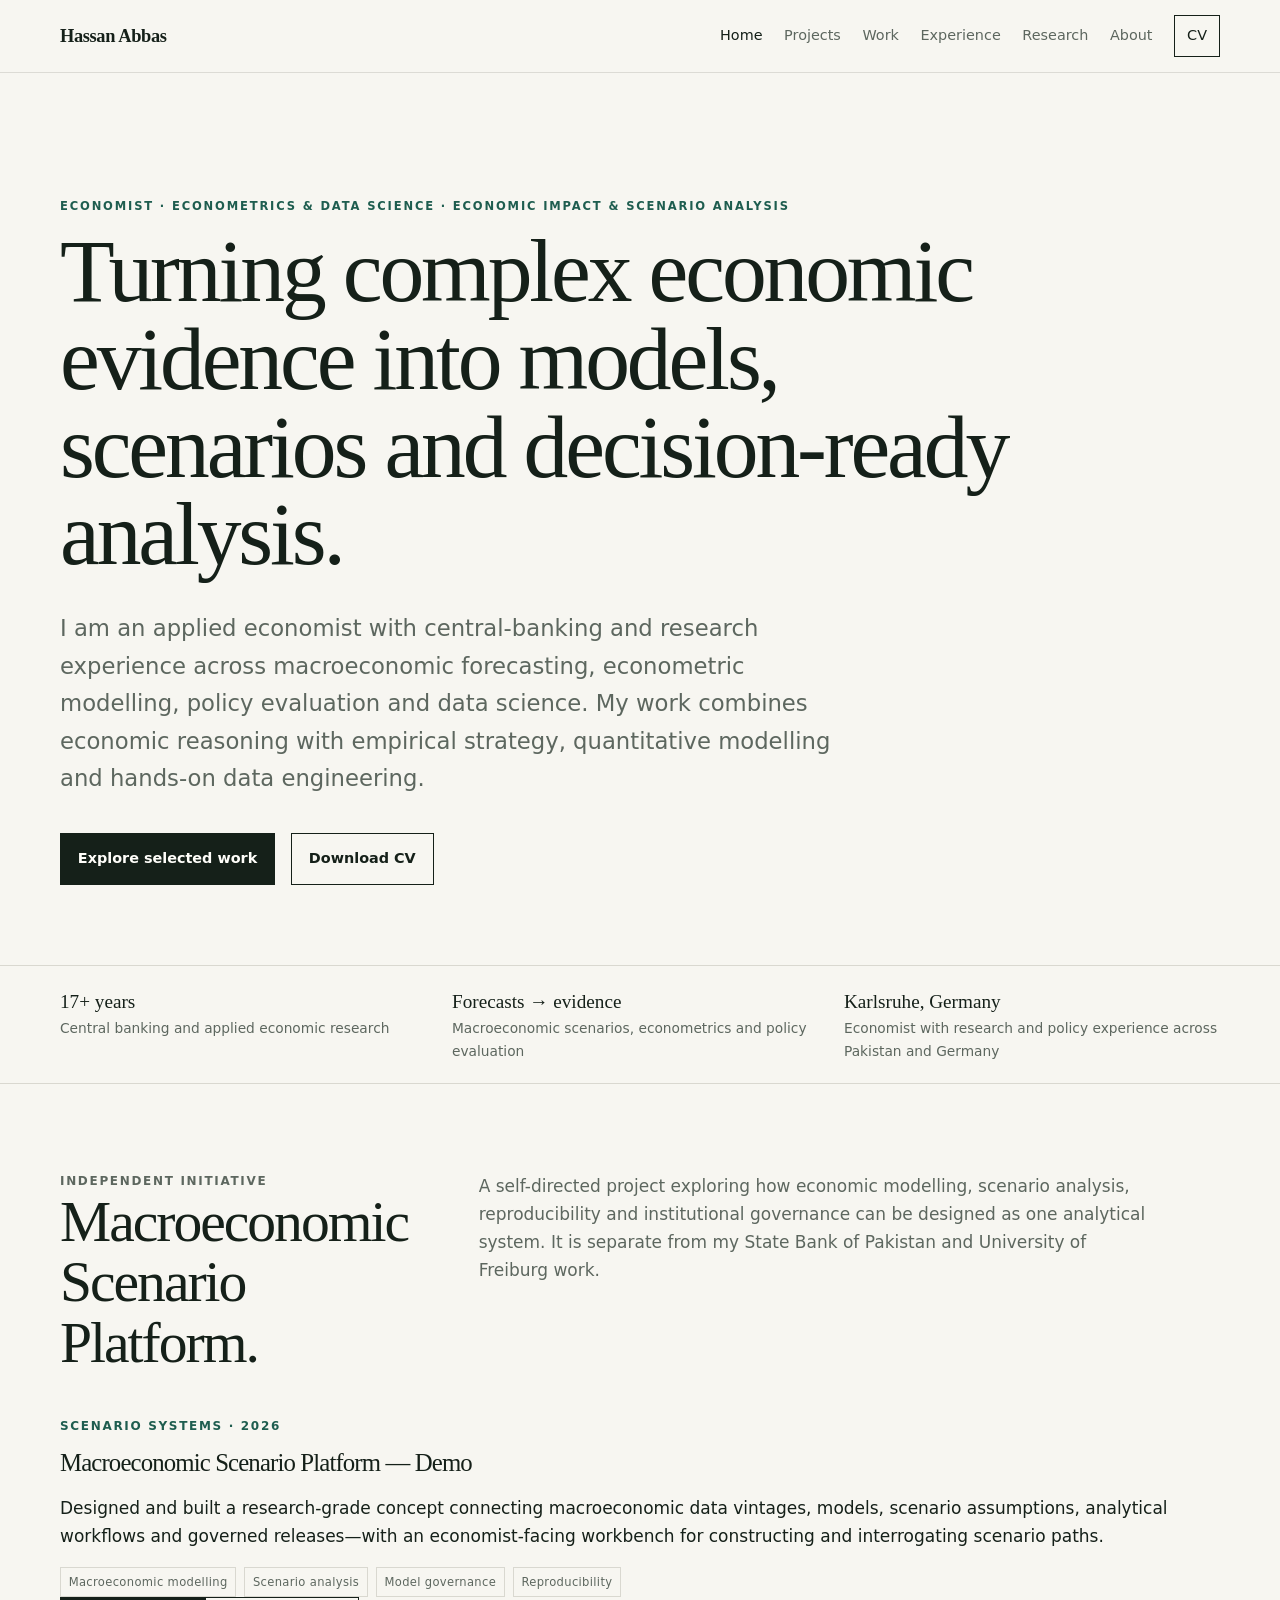
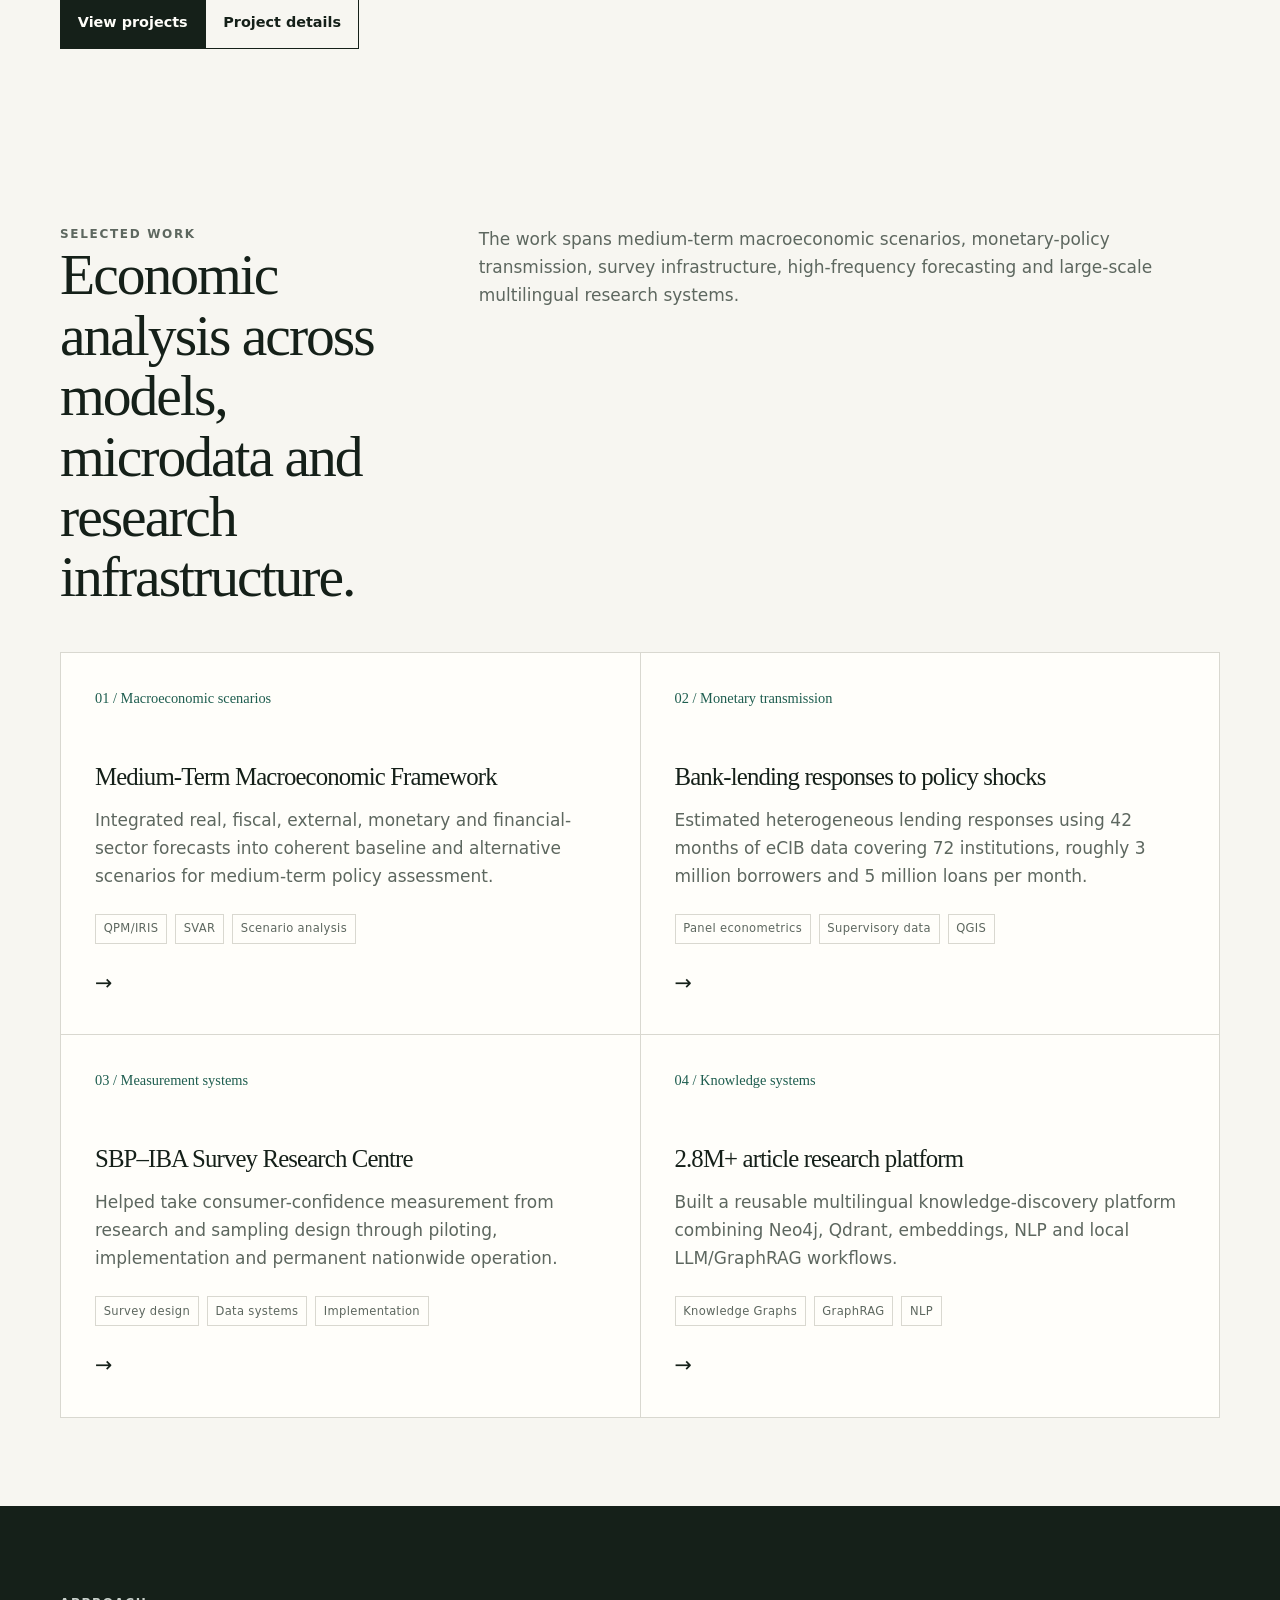
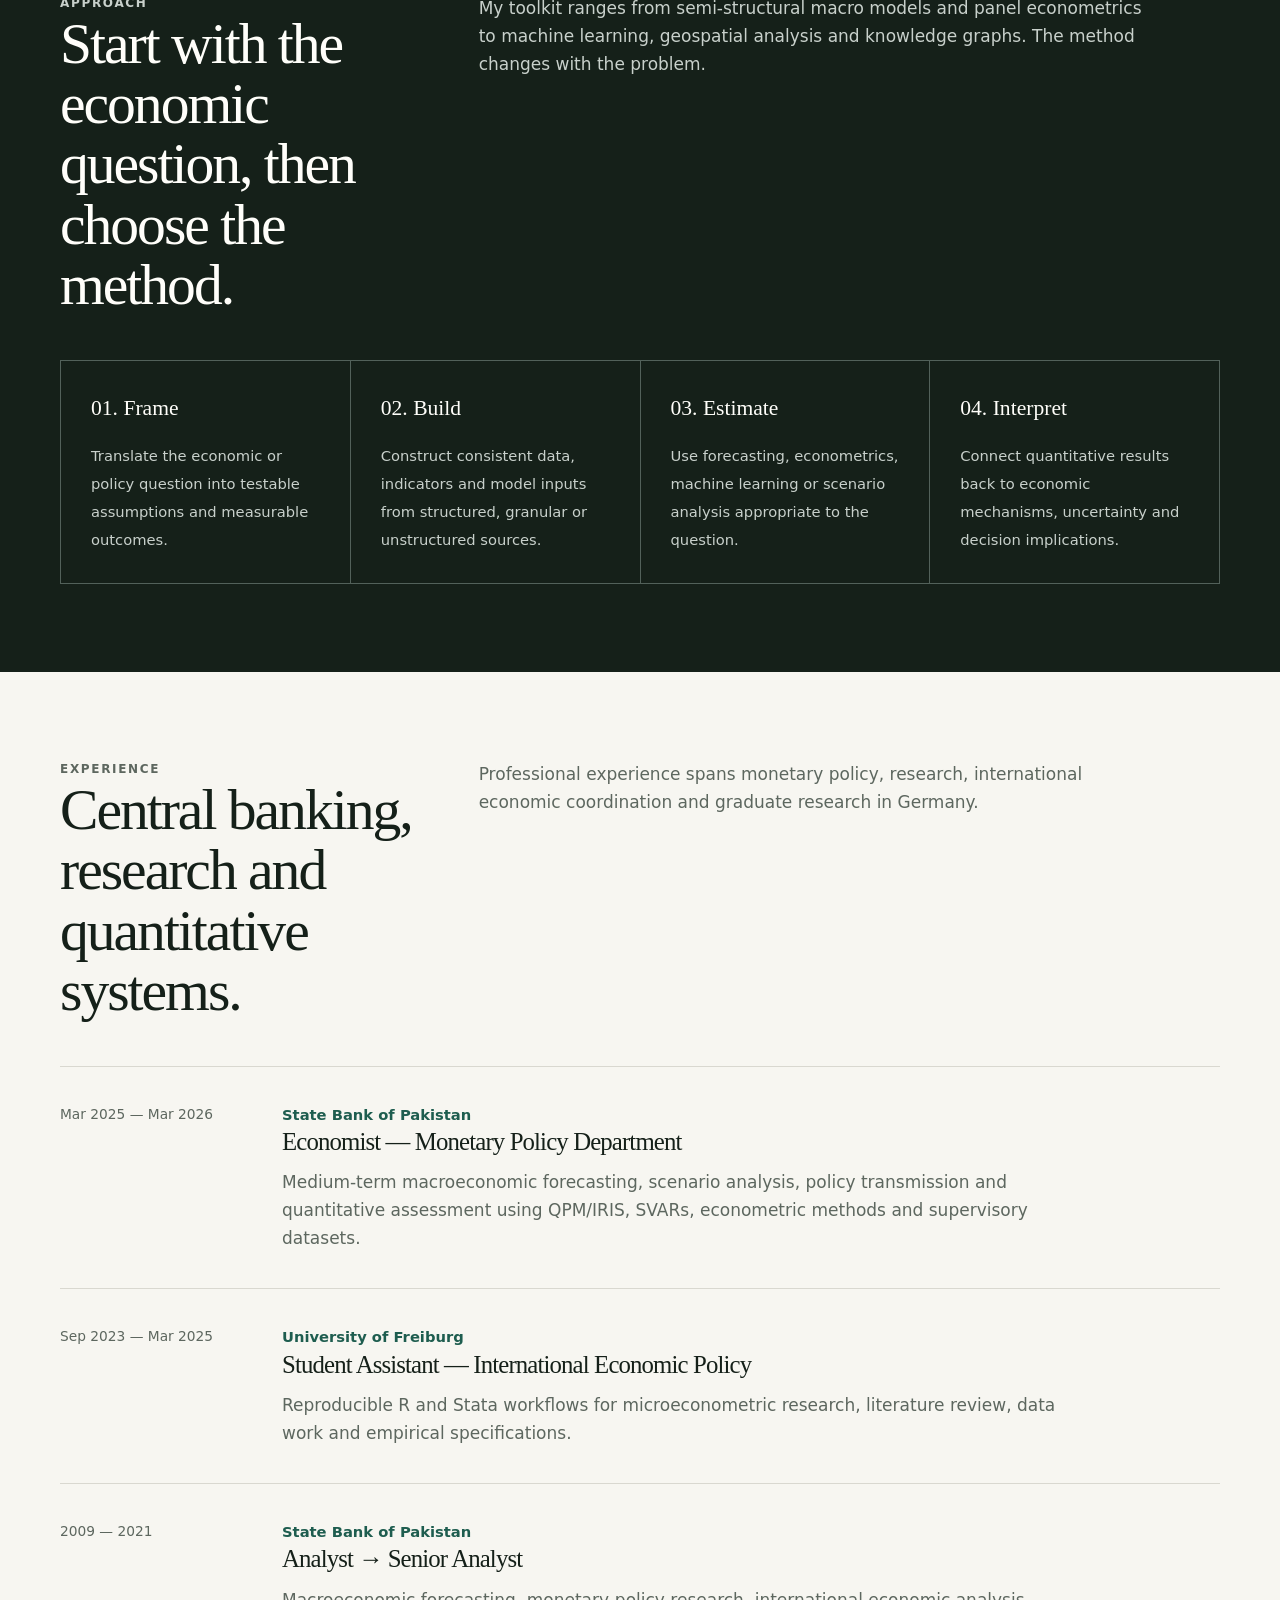
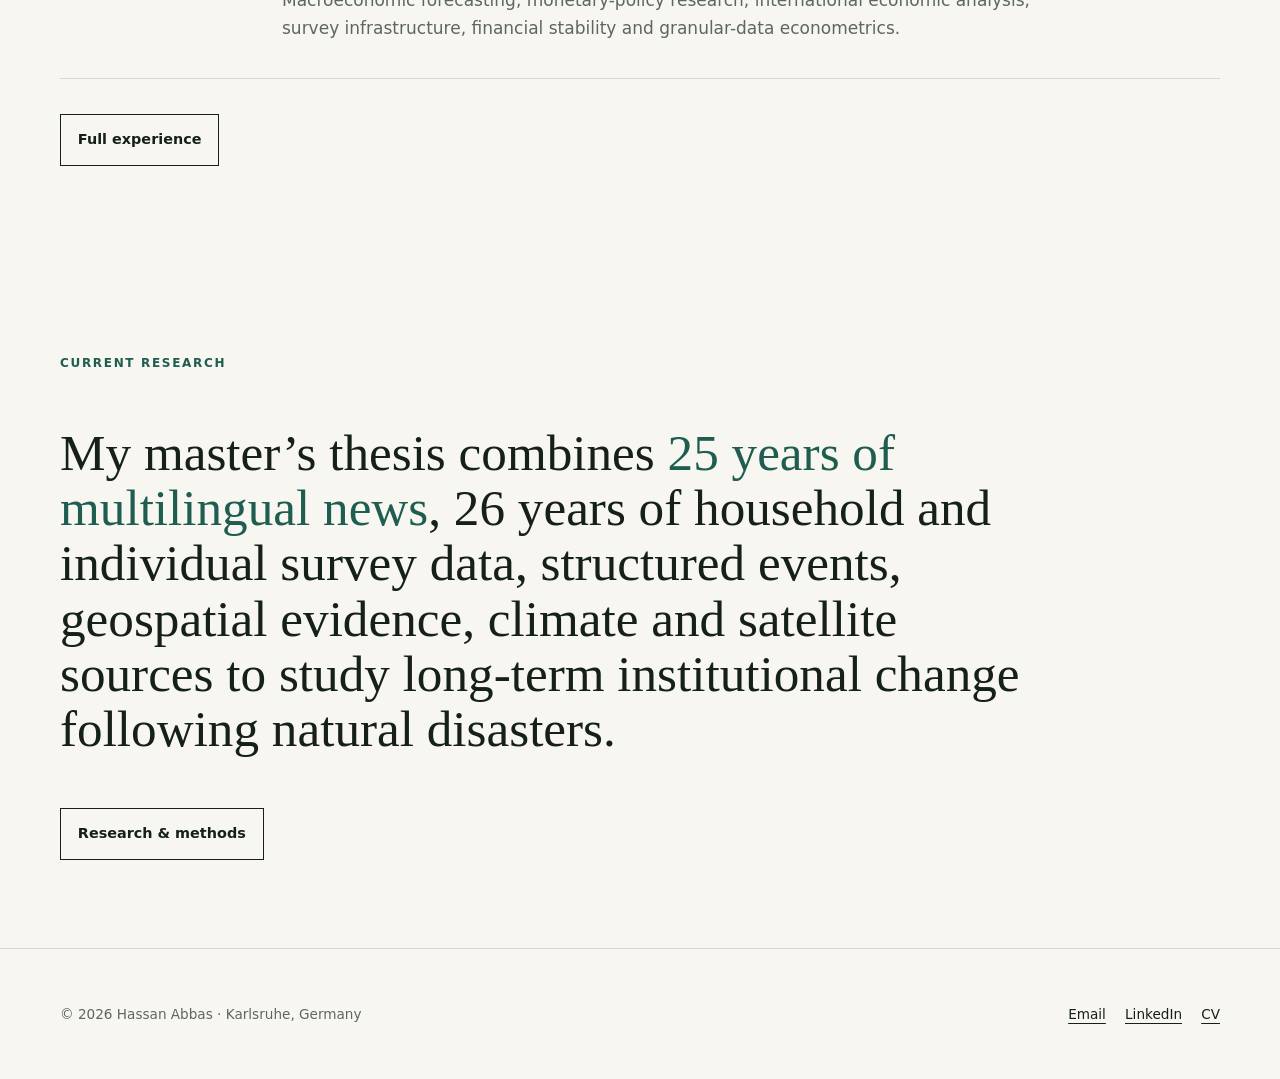
==== commit 09d77b66: "Add independent projects section and scenario platform demo" ====
--- a/index.html
+++ b/index.html
@@ -1,11 +1,11 @@
 <!doctype html>
 <html lang="en"><head><meta charset="utf-8"><meta name="viewport" content="width=device-width,initial-scale=1"><meta name="description" content="Hassan Abbas — applied economist working across econometrics, macroeconomic forecasting, scenario analysis, data science and policy evaluation."><title>Hassan Abbas — Economist | Econometrics, Data Science & Scenario Analysis</title><link rel="stylesheet" href="assets/styles.css"></head>
 <body><a class="skip" href="#main">Skip to content</a>
-<header><div class="wrap nav"><a class="brand" href="index.html">Hassan Abbas</a><button class="menu" aria-label="Toggle navigation" aria-expanded="false">☰</button><nav class="navlinks" aria-label="Primary"><a class="active" href="index.html">Home</a><a href="work.html">Work</a><a href="experience.html">Experience</a><a href="research.html">Research</a><a href="about.html">About</a><a class="cvlink" href="cv.html">CV</a></nav></div></header>
+<header><div class="wrap nav"><a class="brand" href="index.html">Hassan Abbas</a><button class="menu" aria-label="Toggle navigation" aria-expanded="false">☰</button><nav class="navlinks" aria-label="Primary"><a class="active" href="index.html">Home</a><a href="projects.html">Projects</a><a href="work.html">Work</a><a href="experience.html">Experience</a><a href="research.html">Research</a><a href="about.html">About</a><a class="cvlink" href="cv.html">CV</a></nav></div></header>
 <main id="main">
 <section class="hero"><div class="wrap"><p class="eyebrow">Economist · Econometrics & data science · Economic impact & scenario analysis</p><h1>Turning complex economic evidence into models, scenarios and decision-ready analysis.</h1><p class="lede">I am an applied economist with central-banking and research experience across macroeconomic forecasting, econometric modelling, policy evaluation and data science. My work combines economic reasoning with empirical strategy, quantitative modelling and hands-on data engineering.</p><div class="actions"><a class="btn primary" href="work.html">Explore selected work</a><a class="btn" href="cv/Hassan-Abbas-CV.pdf">Download CV</a></div></div></section>
 <div class="meta-strip"><div class="wrap meta-grid"><div class="meta-item"><strong>17+ years</strong>Central banking and applied economic research</div><div class="meta-item"><strong>Forecasts → evidence</strong>Macroeconomic scenarios, econometrics and policy evaluation</div><div class="meta-item"><strong>Karlsruhe, Germany</strong>Economist with research and policy experience across Pakistan and Germany</div></div></div>
-<section class="reveal"><div class="wrap"><div class="section-head"><div><p class="kicker">Selected work</p><h2>Economic analysis across models, microdata and research infrastructure.</h2></div><p>The work spans medium-term macroeconomic scenarios, monetary-policy transmission, survey infrastructure, high-frequency forecasting and large-scale multilingual research systems.</p></div><div class="work-grid">
+<section class="reveal independent-projects"><div class="wrap"><div class="section-head"><div><p class="kicker">Independent initiative</p><h2>Macroeconomic Scenario Platform.</h2></div><p>A self-directed project exploring how economic modelling, scenario analysis, reproducibility and institutional governance can be designed as one analytical system. It is separate from my State Bank of Pakistan and University of Freiburg work.</p></div><div class="feature-project"><div><p class="kicker">Scenario systems · 2026</p><h3>Macroeconomic Scenario Platform — Demo</h3><p>Designed and built a research-grade concept connecting macroeconomic data vintages, models, scenario assumptions, analytical workflows and governed releases—with an economist-facing workbench for constructing and interrogating scenario paths.</p><div class="tags"><span class="tag">Macroeconomic modelling</span><span class="tag">Scenario analysis</span><span class="tag">Model governance</span><span class="tag">Reproducibility</span></div></div><div class="feature-actions"><a class="btn primary" href="projects.html">View projects</a><a class="btn" href="macro-scenario-platform.html">Project details</a></div></div></div></section><section class="reveal"><div class="wrap"><div class="section-head"><div><p class="kicker">Selected work</p><h2>Economic analysis across models, microdata and research infrastructure.</h2></div><p>The work spans medium-term macroeconomic scenarios, monetary-policy transmission, survey infrastructure, high-frequency forecasting and large-scale multilingual research systems.</p></div><div class="work-grid">
 <article class="work-card"><div class="num">01 / Macroeconomic scenarios</div><h3>Medium-Term Macroeconomic Framework</h3><p>Integrated real, fiscal, external, monetary and financial-sector forecasts into coherent baseline and alternative scenarios for medium-term policy assessment.</p><div class="tags"><span class="tag">QPM/IRIS</span><span class="tag">SVAR</span><span class="tag">Scenario analysis</span></div><a class="arrow" href="work.html#framework" aria-label="Read macroeconomic framework case study">→</a></article>
 <article class="work-card"><div class="num">02 / Monetary transmission</div><h3>Bank-lending responses to policy shocks</h3><p>Estimated heterogeneous lending responses using 42 months of eCIB data covering 72 institutions, roughly 3 million borrowers and 5 million loans per month.</p><div class="tags"><span class="tag">Panel econometrics</span><span class="tag">Supervisory data</span><span class="tag">QGIS</span></div><a class="arrow" href="work.html#lending" aria-label="Read monetary transmission case study">→</a></article>
 <article class="work-card"><div class="num">03 / Measurement systems</div><h3>SBP–IBA Survey Research Centre</h3><p>Helped take consumer-confidence measurement from research and sampling design through piloting, implementation and permanent nationwide operation.</p><div class="tags"><span class="tag">Survey design</span><span class="tag">Data systems</span><span class="tag">Implementation</span></div><a class="arrow" href="work.html#survey" aria-label="Read survey centre case study">→</a></article>
